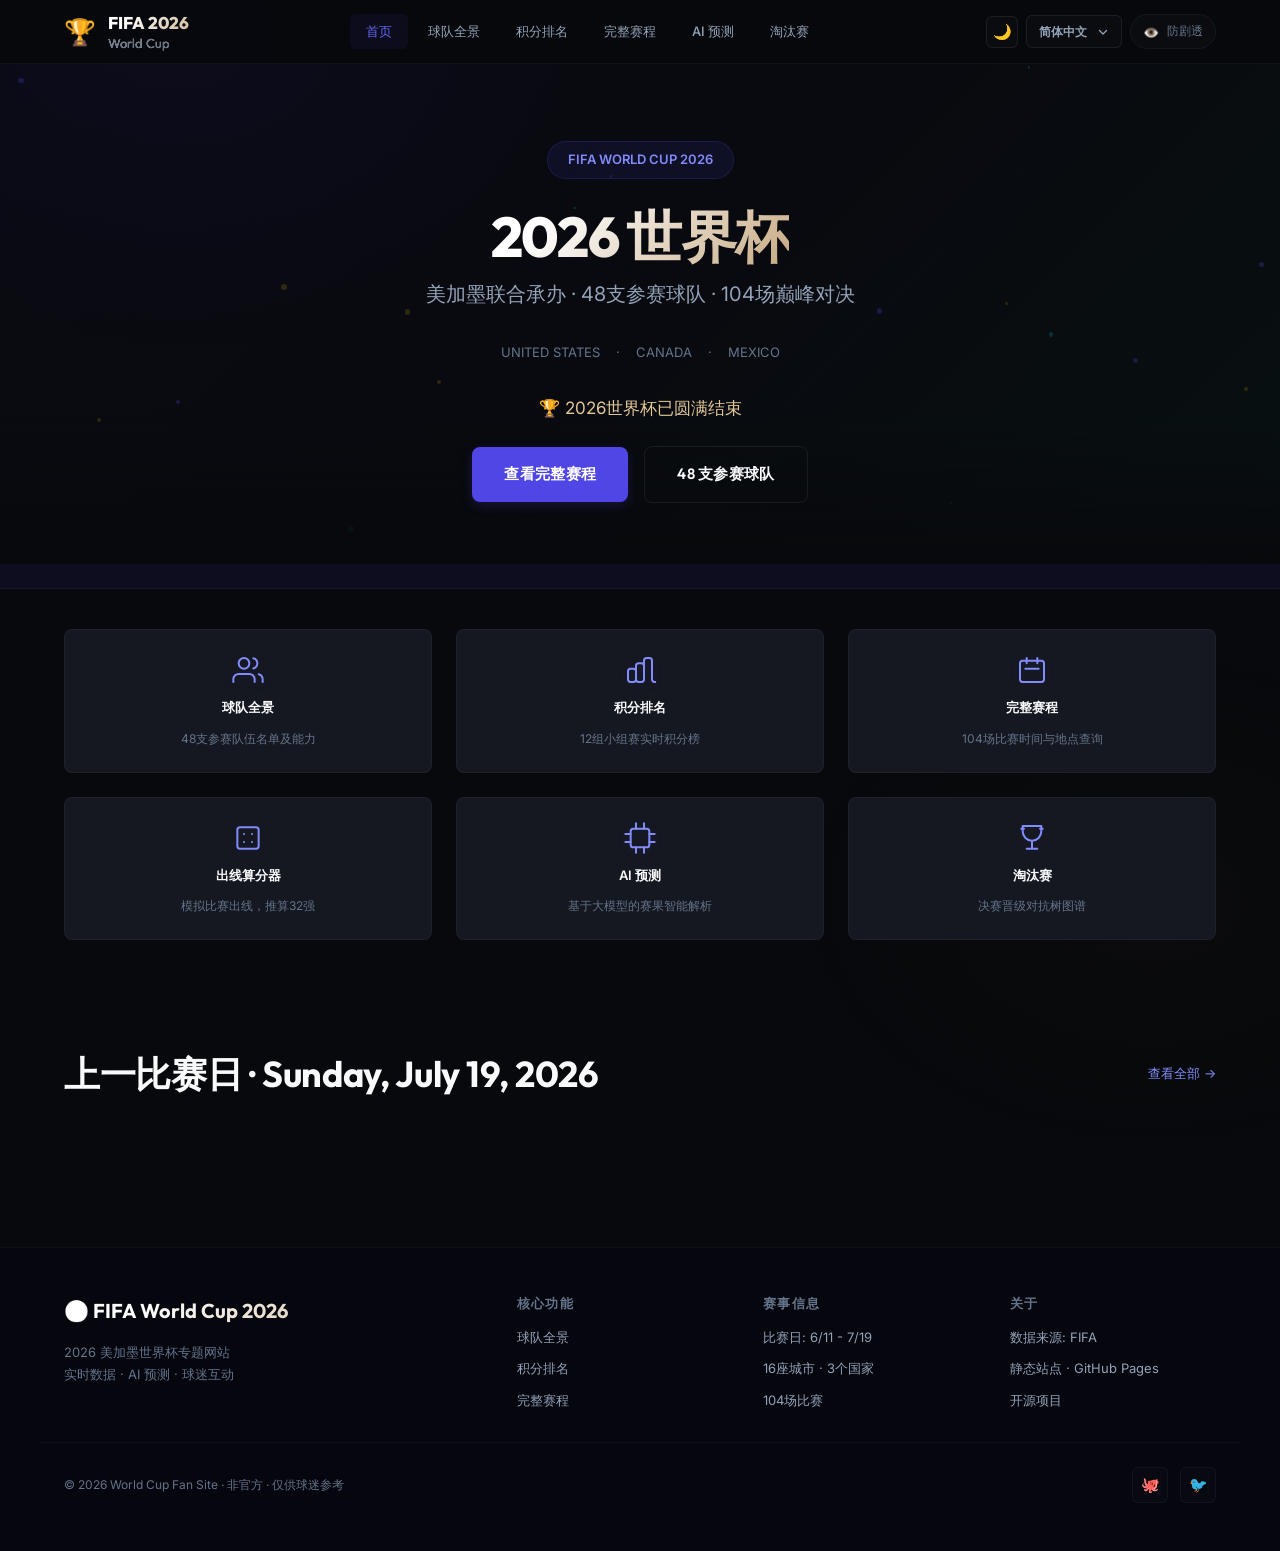
==== index.html @ 7e65311a "feat: complete World Cup 2026 portal with predictions, bracket simulator, theme switcher, and multi-" ====
<!DOCTYPE html>
<html lang="zh-CN">
<head>
  <meta charset="UTF-8">
  <meta name="viewport" content="width=device-width, initial-scale=1.0">
  <title data-i18n="title">2026 FIFA World Cup · 美加墨世界杯</title>
  <script>
    (function() {
      const theme = localStorage.getItem('world_cup_theme') || 'dark';
      let actualTheme = theme;
      if (theme === 'auto') {
        actualTheme = window.matchMedia('(prefers-color-scheme: dark)').matches ? 'dark' : 'light';
      }
      document.documentElement.setAttribute('data-theme', actualTheme);
    })();
  </script>
  <meta name="description" content="2026 FIFA World Cup 美加墨世界杯专题网站 — 实时数据、AI预测、球迷互动一站式体验">
  <link rel="icon" href="data:image/svg+xml,<svg xmlns=%22http://www.w3.org/2000/svg%22 viewBox=%220 0 100 100%22><text y=%22.9em%22 font-size=%2290%22>⚽</text></svg>">
  <link rel="preconnect" href="https://fonts.googleapis.com">
  <link rel="preconnect" href="https://fonts.gstatic.com" crossorigin>
  <link href="https://fonts.googleapis.com/css2?family=Inter:wght@400;500;600;700&family=Outfit:wght@400;500;600;700;800&display=swap" rel="stylesheet">
  <link rel="stylesheet" href="css/variables.css">
  <link rel="stylesheet" href="css/base.css">
  <link rel="stylesheet" href="css/animations.css">
  <link rel="stylesheet" href="css/components.css">
  <link rel="stylesheet" href="css/layout.css">
  <link rel="stylesheet" href="css/pages/home.css">
</head>
<body>
  <div id="navPlaceholder"></div>

  <div class="page-wrapper">
    <!-- Hero Section -->
    <section class="hero">
      <div class="particles" id="particles"></div>
      <div class="hero-content">
        <div class="hero-badge" data-i18n="hero_badge">FIFA WORLD CUP 2026</div>
        <h1>
          <span class="text-gradient" data-i18n="hero_title">2026 世界杯</span>
        </h1>
        <p class="hero-subtitle" data-i18n="hero_subtitle">美加墨联合承办 · 48支参赛球队 · 104场巅峰对决</p>
        <div class="hero-hosts">
          <span>UNITED STATES</span><span>·</span><span>CANADA</span><span>·</span><span>MEXICO</span>
        </div>
        <div id="heroCountdown"></div>
        <div style="margin-top:var(--space-6)">
          <a href="schedule.html" class="btn btn-primary btn-lg" data-i18n="hero_btn_schedule">查看完整赛程</a>
          <a href="teams.html" class="btn btn-ghost btn-lg" style="margin-left:var(--space-3)" data-i18n="hero_btn_teams">48 支参赛球队</a>
        </div>
      </div>
    </section>

    <!-- Ticker -->
    <div class="ticker-bar">
      <div class="ticker-track" id="tickerTrack"></div>
    </div>

    <div class="container">
      <!-- Quick Nav -->
      <section class="section" style="padding-top:var(--space-10)">
        <div class="quick-nav">
          <a href="teams.html" class="quick-nav-card scroll-animate">
            <span class="quick-nav-icon">
              <svg viewBox="0 0 24 24" fill="none" stroke="currentColor" stroke-width="1.5"><path stroke-linecap="round" stroke-linejoin="round" d="M17 21v-2a4 4 0 00-4-4H5a4 4 0 00-4 4v2M9 11a4 4 0 100-8 4 4 0 000 8zm14 10v-2a4 4 0 00-3-3.87m-4-12a4 4 0 010 7.75"/></svg>
            </span>
            <span class="quick-nav-label" data-i18n="nav_teams">球队全景</span>
            <span class="quick-nav-desc" data-i18n="desc_teams">48支参赛队伍名单及能力</span>
          </a>
          <a href="standings.html" class="quick-nav-card scroll-animate">
            <span class="quick-nav-icon">
              <svg viewBox="0 0 24 24" fill="none" stroke="currentColor" stroke-width="1.5"><path stroke-linecap="round" stroke-linejoin="round" d="M9 19v-6a2 2 0 00-2-2H5a2 2 0 00-2 2v6a2 2 0 002 2h2a2 2 0 002-2zm0 0V9a2 2 0 012-2h2a2 2 0 012 2v10m-6 0a2 2 0 002 2h2a2 2 0 002-2m0 0V5a2 2 0 012-2h2a2 2 0 012 2v14a2 2 0 002 2h2a2 2 0 002-2"/></svg>
            </span>
            <span class="quick-nav-label" data-i18n="nav_standings">积分排名</span>
            <span class="quick-nav-desc" data-i18n="desc_standings">12组小组赛实时积分榜</span>
          </a>
          <a href="schedule.html" class="quick-nav-card scroll-animate">
            <span class="quick-nav-icon">
              <svg viewBox="0 0 24 24" fill="none" stroke="currentColor" stroke-width="1.5"><path stroke-linecap="round" stroke-linejoin="round" d="M8 7V3m8 4V3m-9 8h10M5 21h14a2 2 0 002-2V7a2 2 0 00-2-2H5a2 2 0 00-2 2v12a2 2 0 002 2z"/></svg>
            </span>
            <span class="quick-nav-label" data-i18n="nav_schedule">完整赛程</span>
            <span class="quick-nav-desc" data-i18n="desc_schedule">104场比赛时间与地点查询</span>
          </a>
          <a href="standings.html" class="quick-nav-card scroll-animate">
            <span class="quick-nav-icon">
              <svg viewBox="0 0 24 24" fill="none" stroke="currentColor" stroke-width="1.5"><rect x="4" y="4" width="16" height="16" rx="2" stroke-linecap="round" stroke-linejoin="round"/><path stroke-linecap="round" stroke-linejoin="round" d="M9 9h.01M15 9h.01M9 15h.01M15 15h.01"/></svg>
            </span>
            <span class="quick-nav-label" data-i18n="calc_title">出线算分器</span>
            <span class="quick-nav-desc" data-i18n="desc_calculator">模拟比赛出线，推算32强</span>
          </a>
          <a href="predictions.html" class="quick-nav-card scroll-animate">
            <span class="quick-nav-icon">
              <svg viewBox="0 0 24 24" fill="none" stroke="currentColor" stroke-width="1.5"><rect x="5" y="5" width="14" height="14" rx="2"/><path d="M9 1v4M15 1v4M9 19v4M15 19v4M1 9h4M1 15h4M19 9h4M19 15h4" stroke-linecap="round" stroke-linejoin="round"/></svg>
            </span>
            <span class="quick-nav-label" data-i18n="nav_predictions">AI预测</span>
            <span class="quick-nav-desc" data-i18n="desc_predictions">基于大模型的赛果智能解析</span>
          </a>
          <a href="bracket.html" class="quick-nav-card scroll-animate">
            <span class="quick-nav-icon">
              <svg viewBox="0 0 24 24" fill="none" stroke="currentColor" stroke-width="1.5"><path stroke-linecap="round" stroke-linejoin="round" d="M12 14a7 7 0 007-7V3H5v4a7 7 0 007 7zm0 0v6m0 0H8m4 0h4M4 5h2M20 5h-2"/></svg>
            </span>
            <span class="quick-nav-label" data-i18n="nav_bracket">淘汰赛</span>
            <span class="quick-nav-desc" data-i18n="desc_bracket">决赛晋级对抗树图谱</span>
          </a>
        </div>
      </section>

      <!-- Today's Matches -->
      <section class="section" style="padding-top:0">
        <div class="section-header">
          <h2 id="matchDayLabel" data-i18n="match_day">比赛日</h2>
          <a href="schedule.html" class="view-all" data-i18n="view_all">查看全部 →</a>
        </div>
        <div class="matches-grid" id="todayMatches">
          <div class="skeleton skeleton-card"></div>
          <div class="skeleton skeleton-card"></div>
          <div class="skeleton skeleton-card"></div>
        </div>
      </section>
    </div>
  </div>

  <div id="footerPlaceholder"></div>

  <script src="js/data-loader.js"></script>
  <script src="js/utils/i18n.js"></script>
  <script src="js/utils/helpers.js"></script>
  <script src="js/utils/calculator.js"></script>
  <script src="js/components/navbar.js"></script>
  <script src="js/components/match-card.js"></script>
  <script src="js/app.js"></script>
  <script src="js/pages/home.js"></script>
  <script>
    // Generate decorative particles
    const particlesEl = document.getElementById('particles');
    if (particlesEl) {
      for (let i = 0; i < 20; i++) {
        const p = document.createElement('div');
        p.className = 'particle';
        p.style.left = Math.random() * 100 + '%';
        p.style.top = Math.random() * 100 + '%';
        p.style.width = (2 + Math.random() * 4) + 'px';
        p.style.height = p.style.width;
        p.style.animationDelay = -(Math.random() * 6) + 's';
        p.style.animationDuration = (4 + Math.random() * 6) + 's';
        particlesEl.appendChild(p);
      }
    }
  </script>
</body>
</html>
---- css/variables.css ----
/* ============================================
   2026 FIFA World Cup — Design Tokens
   ============================================ */

:root {
  /* ── Brand Colors (Premium World Cup Tournament Theme) ── */
  --color-primary: #4F46E5;        /* Premium Indigo */
  --color-primary-light: #6366F1;
  --color-primary-dark: #3730A3;
  --color-secondary: #0F172A;      /* Slate Dark */
  --color-secondary-light: #1E293B;
  --color-accent: #10B981;         /* Emerald Accent */
  --color-accent-light: #34D399;
  --color-gold: #C5A880;           /* Champagne Gold */
  --color-gold-dark: #A78BFA;
  --text-gold: #E2C799;

  /* ── Status Colors ── */
  --color-success: #10B981;
  --color-warning: #F59E0B;
  --color-danger: #EF4444;
  --color-info: #3B82F6;
  --color-live: #EF4444;

  /* ── Background Colors (Deep Premium Slate/Black) ── */
  --bg-primary: #08090C;           /* Obsidian Black */
  --bg-secondary: #0E1015;         /* Deep Slate Dark */
  --bg-card: #151820;              /* Matte Card */
  --bg-card-hover: #1C202B;        /* Slightly lighter slate */
  --bg-glass: rgba(255, 255, 255, 0.02);
  --bg-glass-hover: rgba(255, 255, 255, 0.04);
  --bg-elevated: #151820;
  --bg-nav: rgba(8, 9, 12, 0.85);
  --bg-modal-overlay: rgba(3, 4, 6, 0.8);
  --bg-input: #12141C;

  /* ── Text Colors ── */
  --text-primary: #F8FAFC;         /* Off-white */
  --text-secondary: #94A3B8;       /* Muted slate */
  --text-tertiary: #64748B;        /* Muted slate light */
  --text-accent: #818CF8;
  --text-on-primary: #FFFFFF;
  --text-link: #60A5FA;

  /* ── Border Colors ── */
  --border-subtle: rgba(255, 255, 255, 0.04);
  --border-default: rgba(255, 255, 255, 0.07);
  --border-accent: rgba(99, 102, 241, 0.3);
  --border-glow: rgba(99, 102, 241, 0.15);
  --border-gold: rgba(197, 168, 128, 0.3);

  /* ── Gradients ── */
  --gradient-hero: linear-gradient(135deg, #1E1B4B 0%, #0F172A 50%, #064E3B 100%); /* Elegant Dark Indigo to Dark Emerald */
  --gradient-card: linear-gradient(135deg, rgba(79, 70, 229, 0.05) 0%, rgba(15, 23, 42, 0) 100%);
  --gradient-gold: linear-gradient(135deg, #C5A880 0%, #A98E65 100%);
  --gradient-success: linear-gradient(135deg, #10B981 0%, #059669 100%);
  --gradient-danger: linear-gradient(135deg, #EF4444 0%, #DC2626 100%);
  --gradient-glass: linear-gradient(135deg, rgba(255, 255, 255, 0.03) 0%, rgba(255, 255, 255, 0.01) 100%);
  --gradient-radial-glow: radial-gradient(ellipse at center, rgba(79, 70, 229, 0.08) 0%, transparent 70%);
  --gradient-text: linear-gradient(135deg, #FFFFFF 20%, #C5A880 100%); /* Elegant White to Gold */

  /* ── Typography ── */
  --font-heading: 'Outfit', -apple-system, BlinkMacSystemFont, 'Segoe UI', sans-serif;
  --font-body: 'Inter', -apple-system, BlinkMacSystemFont, 'Segoe UI', sans-serif;
  --font-mono: 'JetBrains Mono', 'Fira Code', monospace;

  --text-xs: 0.75rem;    /* 12px */
  --text-sm: 0.8125rem;  /* 13px */
  --text-base: 0.9375rem;/* 15px */
  --text-lg: 1.0625rem;  /* 17px */
  --text-xl: 1.25rem;    /* 20px */
  --text-2xl: 1.5rem;    /* 24px */
  --text-3xl: 1.875rem;  /* 30px */
  --text-4xl: 2.25rem;   /* 36px */
  --text-5xl: 2.75rem;   /* 44px */
  --text-6xl: 3.5rem;    /* 56px */

  --leading-tight: 1.2;
  --leading-normal: 1.5;
  --leading-relaxed: 1.65;

  --font-normal: 400;
  --font-medium: 500;
  --font-semibold: 600;
  --font-bold: 700;
  --font-extrabold: 800;

  /* ── Spacing ── */
  --space-1: 0.25rem;   /* 4px */
  --space-2: 0.5rem;    /* 8px */
  --space-3: 0.75rem;   /* 12px */
  --space-4: 1rem;      /* 16px */
  --space-5: 1.25rem;   /* 20px */
  --space-6: 1.5rem;    /* 24px */
  --space-8: 2rem;      /* 32px */
  --space-10: 2.5rem;   /* 40px */
  --space-12: 3rem;     /* 48px */
  --space-16: 4rem;     /* 64px */
  --space-20: 5rem;     /* 80px */
  --space-24: 6rem;     /* 96px */

  /* ── Border Radius (Modern, Less Over-Rounded) ── */
  --radius-sm: 4px;
  --radius-md: 6px;
  --radius-lg: 8px;
  --radius-xl: 12px;
  --radius-2xl: 16px;
  --radius-full: 9999px;

  /* ── Shadows ── */
  --shadow-sm: 0 1px 2px rgba(0, 0, 0, 0.4);
  --shadow-md: 0 4px 10px rgba(0, 0, 0, 0.5);
  --shadow-lg: 0 10px 25px rgba(0, 0, 0, 0.6);
  --shadow-xl: 0 20px 40px rgba(0, 0, 0, 0.7);
  --shadow-glow: 0 0 20px rgba(79, 70, 229, 0.1);
  --shadow-glow-lg: 0 0 40px rgba(79, 70, 229, 0.15);
  --shadow-gold: 0 0 15px rgba(197, 168, 128, 0.08);
  --shadow-card: 0 2px 12px rgba(0, 0, 0, 0.3), 0 0 0 1px rgba(255, 255, 255, 0.03);
  --shadow-card-hover: 0 10px 30px rgba(0, 0, 0, 0.5), 0 0 0 1px rgba(255, 255, 255, 0.08);

  /* ── Glass Effect ── */
  --glass-blur: blur(16px);
  --glass-blur-heavy: blur(32px);
  --glass-bg: rgba(21, 24, 32, 0.7);
  --glass-border: 1px solid rgba(255, 255, 255, 0.04);

  /* ── Transitions ── */
  --ease-default: cubic-bezier(0.16, 1, 0.3, 1); /* Elegant Out-Expo */
  --ease-bounce: cubic-bezier(0.34, 1.56, 0.64, 1);
  --ease-elastic: cubic-bezier(0.68, -0.55, 0.265, 1.55);
  --duration-fast: 150ms;
  --duration-normal: 300ms;
  --duration-slow: 500ms;
  --duration-slower: 800ms;

  /* ── Z-Index Scale ── */
  --z-base: 0;
  --z-dropdown: 100;
  --z-sticky: 200;
  --z-navbar: 300;
  --z-modal-backdrop: 400;
  --z-modal: 500;
  --z-tooltip: 600;
  --z-toast: 700;

  /* ── Layout ── */
  --max-width: 1200px;
  --nav-height: 64px;
  --sidebar-width: 260px;
}

/* ============================================
   Light Theme Overrides
   ============================================ */
html[data-theme="light"] {
  /* ── Background Colors (Clean Premium Off-White & Slate) ── */
  --bg-primary: #F8FAFC;
  --bg-secondary: #F1F5F9;
  --bg-card: #FFFFFF;
  --bg-card-hover: #EDF2F7;
  --bg-glass: rgba(255, 255, 255, 0.7);
  --bg-glass-hover: rgba(255, 255, 255, 0.85);
  --bg-elevated: #FFFFFF;
  --bg-nav: rgba(248, 250, 252, 0.85);
  --bg-modal-overlay: rgba(15, 23, 42, 0.4);
  --bg-input: #FFFFFF;

  /* ── Text Colors ── */
  --text-primary: #0F172A;
  --text-secondary: #475569;
  --text-tertiary: #64748B;
  --text-accent: #4F46E5;
  --text-on-primary: #FFFFFF;
  --text-link: #2563EB;

  /* ── Border Colors ── */
  --border-subtle: rgba(15, 23, 42, 0.04);
  --border-default: rgba(15, 23, 42, 0.08);
  --border-accent: rgba(79, 70, 229, 0.2);
  --border-glow: rgba(79, 70, 229, 0.05);
  --border-gold: rgba(197, 168, 128, 0.4);

  /* ── Gradients ── */
  --gradient-hero: linear-gradient(135deg, #EEF2FF 0%, #E0F2FE 50%, #ECFDF5 100%);
  --gradient-card: linear-gradient(135deg, rgba(79, 70, 229, 0.02) 0%, rgba(255, 255, 255, 0) 100%);
  --gradient-glass: linear-gradient(135deg, rgba(255, 255, 255, 0.8) 0%, rgba(255, 255, 255, 0.5) 100%);
  --gradient-radial-glow: radial-gradient(ellipse at center, rgba(79, 70, 229, 0.04) 0%, transparent 70%);
  --gradient-text: linear-gradient(135deg, #0F172A 20%, #A98E65 100%);

  /* ── Shadows ── */
  --shadow-sm: 0 1px 2px rgba(15, 23, 42, 0.05);
  --shadow-md: 0 4px 12px rgba(15, 23, 42, 0.08);
  --shadow-lg: 0 10px 25px rgba(15, 23, 42, 0.1);
  --shadow-xl: 0 20px 40px rgba(15, 23, 42, 0.12);
  --shadow-glow: 0 0 20px rgba(79, 70, 229, 0.04);
  --shadow-glow-lg: 0 0 40px rgba(79, 70, 229, 0.06);
  --shadow-gold: 0 0 15px rgba(197, 168, 128, 0.15);
  --shadow-card: 0 4px 20px rgba(15, 23, 42, 0.04), 0 0 0 1px rgba(15, 23, 42, 0.05);
  --shadow-card-hover: 0 12px 30px rgba(15, 23, 42, 0.08), 0 0 0 1px rgba(15, 23, 42, 0.08);

  /* ── Glass Effect ── */
  --glass-bg: rgba(255, 255, 255, 0.7);
  --glass-border: 1px solid rgba(15, 23, 42, 0.06);
}
---- css/base.css ----
/* ============================================
   2026 FIFA World Cup — Base Styles
   ============================================ */

/* ── Reset ── */
*,
*::before,
*::after {
  margin: 0;
  padding: 0;
  box-sizing: border-box;
}

html {
  scroll-behavior: smooth;
  -webkit-text-size-adjust: 100%;
  -webkit-font-smoothing: antialiased;
  -moz-osx-font-smoothing: grayscale;
  text-rendering: optimizeLegibility;
}

body {
  font-family: var(--font-body);
  font-size: var(--text-base);
  font-weight: var(--font-normal);
  line-height: var(--leading-normal);
  color: var(--text-primary);
  background-color: var(--bg-primary);
  min-height: 100vh;
  overflow-x: hidden;
  position: relative;
}

/* ── Background Ambient Glow ── */
body::before {
  content: '';
  position: fixed;
  top: -30%;
  left: -20%;
  width: 70%;
  height: 70%;
  background: radial-gradient(ellipse, rgba(79, 70, 229, 0.05) 0%, transparent 70%);
  pointer-events: none;
  z-index: -1;
}

body::after {
  content: '';
  position: fixed;
  bottom: -30%;
  right: -20%;
  width: 60%;
  height: 60%;
  background: radial-gradient(ellipse, rgba(197, 168, 128, 0.02) 0%, transparent 70%);
  pointer-events: none;
  z-index: -1;
}

/* ── Typography ── */
h1, h2, h3, h4, h5, h6 {
  font-family: var(--font-heading);
  font-weight: var(--font-bold);
  line-height: var(--leading-tight);
  color: var(--text-primary);
}

h1 { font-size: var(--text-5xl); letter-spacing: -0.02em; }
h2 { font-size: var(--text-4xl); letter-spacing: -0.01em; }
h3 { font-size: var(--text-3xl); }
h4 { font-size: var(--text-2xl); }
h5 { font-size: var(--text-xl); }
h6 { font-size: var(--text-lg); }

p {
  color: var(--text-secondary);
  line-height: var(--leading-relaxed);
}

a {
  color: var(--text-link);
  text-decoration: none;
  transition: color var(--duration-fast) var(--ease-default);
}

a:hover {
  color: var(--color-primary-light);
}

strong, b {
  font-weight: var(--font-semibold);
}

small {
  font-size: var(--text-sm);
  color: var(--text-tertiary);
}

/* ── Lists ── */
ul, ol {
  list-style: none;
}

/* ── Media ── */
img, video, svg {
  max-width: 100%;
  height: auto;
  display: block;
}

/* ── Form Elements ── */
button {
  font-family: inherit;
  font-size: inherit;
  cursor: pointer;
  border: none;
  background: none;
  color: inherit;
}

input, select, textarea {
  font-family: inherit;
  font-size: inherit;
  color: var(--text-primary);
  background: var(--bg-input);
  border: 1px solid var(--border-default);
  border-radius: var(--radius-md);
  padding: var(--space-3) var(--space-4);
  transition: border-color var(--duration-fast) var(--ease-default),
              box-shadow var(--duration-fast) var(--ease-default);
}

input:focus, select:focus, textarea:focus {
  outline: none;
  border-color: var(--color-primary);
  box-shadow: 0 0 0 3px rgba(79, 70, 229, 0.15);
}

/* ── Table ── */
table {
  width: 100%;
  border-collapse: collapse;
}

th {
  font-weight: var(--font-semibold);
  text-align: left;
  color: var(--text-tertiary);
  font-size: var(--text-sm);
  text-transform: uppercase;
  letter-spacing: 0.05em;
}

td {
  color: var(--text-primary);
}

/* ── Scrollbar ── */
::-webkit-scrollbar {
  width: 8px;
  height: 8px;
}

::-webkit-scrollbar-track {
  background: rgba(255, 255, 255, 0.02);
}

::-webkit-scrollbar-thumb {
  background: rgba(255, 255, 255, 0.1);
  border-radius: var(--radius-full);
}

::-webkit-scrollbar-thumb:hover {
  background: rgba(255, 255, 255, 0.2);
}

/* Firefox scrollbar */
* {
  scrollbar-width: thin;
  scrollbar-color: rgba(255, 255, 255, 0.1) transparent;
}

/* ── Selection ── */
::selection {
  background: rgba(79, 70, 229, 0.3);
  color: var(--text-primary);
}

/* ── Utility Classes ── */
.container {
  width: 100%;
  max-width: var(--max-width);
  margin: 0 auto;
  padding: 0 var(--space-6);
}

.section {
  padding: var(--space-16) 0;
}

.sr-only {
  position: absolute;
  width: 1px;
  height: 1px;
  padding: 0;
  margin: -1px;
  overflow: hidden;
  clip: rect(0, 0, 0, 0);
  border: 0;
}

.text-gradient {
  background: var(--gradient-text);
  -webkit-background-clip: text;
  -webkit-text-fill-color: transparent;
  background-clip: text;
}

.text-gold {
  color: var(--text-gold);
}

.text-center {
  text-align: center;
}

.flex-center {
  display: flex;
  align-items: center;
  justify-content: center;
}

.grid-responsive {
  display: grid;
  gap: var(--space-6);
  grid-template-columns: repeat(auto-fill, minmax(300px, 1fr));
}

/* ── Page Wrapper ── */
.page-wrapper {
  min-height: 100vh;
  padding-top: var(--nav-height);
}

.page-header {
  text-align: center;
  padding: var(--space-12) 0 var(--space-8);
}

.page-header h1 {
  margin-bottom: var(--space-4);
}

.page-header p {
  font-size: var(--text-lg);
  max-width: 600px;
  margin: 0 auto;
}

/* ── Responsive ── */
@media (max-width: 1024px) {
  h1 { font-size: var(--text-4xl); }
  h2 { font-size: var(--text-3xl); }
  .container { padding: 0 var(--space-4); }
}

@media (max-width: 768px) {
  h1 { font-size: var(--text-3xl); }
  h2 { font-size: var(--text-2xl); }
  h3 { font-size: var(--text-xl); }
  .section { padding: var(--space-10) 0; }
  .grid-responsive {
    grid-template-columns: 1fr;
  }
}

@media (max-width: 480px) {
  h1 { font-size: var(--text-2xl); }
  .container { padding: 0 var(--space-3); }
}
---- css/animations.css ----
/* ============================================
   2026 FIFA World Cup — Animations
   ============================================ */

/* ── Keyframes ── */

@keyframes fadeIn {
  from { opacity: 0; }
  to { opacity: 1; }
}

@keyframes fadeInUp {
  from {
    opacity: 0;
    transform: translateY(30px);
  }
  to {
    opacity: 1;
    transform: translateY(0);
  }
}

@keyframes fadeInDown {
  from {
    opacity: 0;
    transform: translateY(-20px);
  }
  to {
    opacity: 1;
    transform: translateY(0);
  }
}

@keyframes fadeInLeft {
  from {
    opacity: 0;
    transform: translateX(-30px);
  }
  to {
    opacity: 1;
    transform: translateX(0);
  }
}

@keyframes fadeInRight {
  from {
    opacity: 0;
    transform: translateX(30px);
  }
  to {
    opacity: 1;
    transform: translateX(0);
  }
}

@keyframes slideInUp {
  from { transform: translateY(100%); }
  to { transform: translateY(0); }
}

@keyframes scaleIn {
  from {
    opacity: 0;
    transform: scale(0.9);
  }
  to {
    opacity: 1;
    transform: scale(1);
  }
}

@keyframes pulse {
  0%, 100% { opacity: 1; }
  50% { opacity: 0.5; }
}

@keyframes pulseGlow {
  0%, 100% {
    box-shadow: 0 0 5px rgba(239, 68, 68, 0.4);
  }
  50% {
    box-shadow: 0 0 20px rgba(239, 68, 68, 0.8), 0 0 40px rgba(239, 68, 68, 0.3);
  }
}

@keyframes shimmer {
  0% {
    background-position: -200% 0;
  }
  100% {
    background-position: 200% 0;
  }
}

@keyframes float {
  0%, 100% { transform: translateY(0px); }
  50% { transform: translateY(-10px); }
}

@keyframes rotate {
  from { transform: rotate(0deg); }
  to { transform: rotate(360deg); }
}

@keyframes countUp {
  from { opacity: 0; transform: translateY(10px); }
  to { opacity: 1; transform: translateY(0); }
}

@keyframes slideRow {
  from {
    opacity: 0;
    transform: translateX(-10px);
  }
  to {
    opacity: 1;
    transform: translateX(0);
  }
}

@keyframes ripple {
  0% {
    transform: scale(0);
    opacity: 0.5;
  }
  100% {
    transform: scale(4);
    opacity: 0;
  }
}

@keyframes scoreFlip {
  0% {
    transform: perspective(400px) rotateX(0deg);
  }
  50% {
    transform: perspective(400px) rotateX(-90deg);
  }
  100% {
    transform: perspective(400px) rotateX(0deg);
  }
}

@keyframes backgroundPan {
  0% { background-position: 0% center; }
  100% { background-position: -200% center; }
}

@keyframes gradientShift {
  0% { background-position: 0% 50%; }
  50% { background-position: 100% 50%; }
  100% { background-position: 0% 50%; }
}

@keyframes bounceIn {
  0% {
    opacity: 0;
    transform: scale(0.3);
  }
  50% {
    opacity: 1;
    transform: scale(1.05);
  }
  70% {
    transform: scale(0.9);
  }
  100% {
    transform: scale(1);
  }
}

@keyframes tickerScroll {
  0% { transform: translateX(0); }
  100% { transform: translateX(-50%); }
}

/* ── Animation Utility Classes ── */

.animate-fade-in {
  animation: fadeIn var(--duration-slow) var(--ease-default) forwards;
}

.animate-fade-in-up {
  opacity: 0;
  animation: fadeInUp var(--duration-slow) var(--ease-default) forwards;
}

.animate-fade-in-down {
  opacity: 0;
  animation: fadeInDown var(--duration-slow) var(--ease-default) forwards;
}

.animate-fade-in-left {
  opacity: 0;
  animation: fadeInLeft var(--duration-slow) var(--ease-default) forwards;
}

.animate-fade-in-right {
  opacity: 0;
  animation: fadeInRight var(--duration-slow) var(--ease-default) forwards;
}

.animate-scale-in {
  animation: scaleIn var(--duration-slow) var(--ease-default) forwards;
}

.animate-bounce-in {
  animation: bounceIn 0.6s var(--ease-default) forwards;
}

.animate-float {
  animation: float 3s ease-in-out infinite;
}

.animate-pulse {
  animation: pulse 2s ease-in-out infinite;
}

.animate-pulse-glow {
  animation: pulseGlow 2s ease-in-out infinite;
}

.animate-shimmer {
  background: linear-gradient(
    90deg,
    rgba(255, 255, 255, 0.03) 25%,
    rgba(255, 255, 255, 0.08) 50%,
    rgba(255, 255, 255, 0.03) 75%
  );
  background-size: 200% 100%;
  animation: shimmer 1.5s infinite;
}

.animate-gradient {
  background-size: 200% 200%;
  animation: gradientShift 3s ease infinite;
}

/* ── Scroll-Triggered Animations ── */
/* Elements start hidden and animate in when .is-visible is added */

.scroll-animate {
  opacity: 0;
  transform: translateY(30px);
  transition: opacity var(--duration-slower) var(--ease-default),
              transform var(--duration-slower) var(--ease-default);
}

.scroll-animate.is-visible {
  opacity: 1;
  transform: translateY(0);
}

/* Staggered animation delays for grid children */
.stagger-children > *:nth-child(1) { transition-delay: 0ms; }
.stagger-children > *:nth-child(2) { transition-delay: 60ms; }
.stagger-children > *:nth-child(3) { transition-delay: 120ms; }
.stagger-children > *:nth-child(4) { transition-delay: 180ms; }
.stagger-children > *:nth-child(5) { transition-delay: 240ms; }
.stagger-children > *:nth-child(6) { transition-delay: 300ms; }
.stagger-children > *:nth-child(7) { transition-delay: 360ms; }
.stagger-children > *:nth-child(8) { transition-delay: 420ms; }
.stagger-children > *:nth-child(9) { transition-delay: 480ms; }
.stagger-children > *:nth-child(10) { transition-delay: 540ms; }
.stagger-children > *:nth-child(11) { transition-delay: 600ms; }
.stagger-children > *:nth-child(12) { transition-delay: 660ms; }

/* ── LIVE indicator ── */
.live-indicator {
  display: inline-flex;
  align-items: center;
  gap: var(--space-2);
  color: var(--color-live);
  font-weight: var(--font-bold);
  font-size: var(--text-sm);
  text-transform: uppercase;
  letter-spacing: 0.1em;
}

.live-dot {
  width: 8px;
  height: 8px;
  border-radius: 50%;
  background: var(--color-live);
  animation: pulseGlow 1.5s ease-in-out infinite;
}

/* ── Skeleton Loading ── */
.skeleton {
  border-radius: var(--radius-md);
  background: linear-gradient(
    90deg,
    rgba(255, 255, 255, 0.03) 25%,
    rgba(255, 255, 255, 0.06) 50%,
    rgba(255, 255, 255, 0.03) 75%
  );
  background-size: 200% 100%;
  animation: shimmer 1.5s ease-in-out infinite;
}

.skeleton-text {
  height: 1em;
  margin-bottom: 0.5em;
  border-radius: var(--radius-sm);
}

.skeleton-title {
  height: 1.5em;
  width: 60%;
  margin-bottom: 0.75em;
}

.skeleton-card {
  height: 200px;
  border-radius: var(--radius-lg);
}

/* ── Reduced Motion ── */
@media (prefers-reduced-motion: reduce) {
  *,
  *::before,
  *::after {
    animation-duration: 0.01ms !important;
    animation-iteration-count: 1 !important;
    transition-duration: 0.01ms !important;
    scroll-behavior: auto !important;
  }

  .scroll-animate {
    opacity: 1;
    transform: none;
  }
}
---- css/components.css ----
/* ============================================
   2026 FIFA World Cup — Reusable Components
   ============================================ */

/* ── Glass Card ── */
.card {
  background: var(--bg-card);
  backdrop-filter: var(--glass-blur);
  -webkit-backdrop-filter: var(--glass-blur);
  border: 1px solid var(--border-subtle);
  border-radius: var(--radius-lg);
  padding: var(--space-6);
  box-shadow: var(--shadow-card);
  transition: transform var(--duration-normal) var(--ease-default),
              box-shadow var(--duration-normal) var(--ease-default),
              border-color var(--duration-normal) var(--ease-default),
              background var(--duration-normal) var(--ease-default);
}

.card:hover {
  transform: translateY(-4px);
  box-shadow: var(--shadow-card-hover);
  border-color: var(--border-accent);
  background: var(--bg-card-hover);
}

.card-flat {
  background: var(--bg-card);
  border: 1px solid var(--border-subtle);
  border-radius: var(--radius-lg);
  padding: var(--space-6);
}

.card-glow {
  position: relative;
}

.card-glow::before {
  content: '';
  position: absolute;
  inset: -1px;
  border-radius: inherit;
  background: linear-gradient(135deg, rgba(99, 102, 241, 0.2), rgba(197, 168, 128, 0.1));
  z-index: -1;
  opacity: 0;
  transition: opacity var(--duration-normal) var(--ease-default);
}

.card-glow:hover::before {
  opacity: 1;
}

/* ── Buttons ── */
.btn {
  display: inline-flex;
  align-items: center;
  justify-content: center;
  gap: var(--space-2);
  padding: var(--space-3) var(--space-6);
  border-radius: var(--radius-md);
  font-family: var(--font-heading);
  font-weight: var(--font-semibold);
  font-size: var(--text-sm);
  letter-spacing: 0.02em;
  cursor: pointer;
  transition: all var(--duration-normal) var(--ease-default);
  position: relative;
  overflow: hidden;
  white-space: nowrap;
  user-select: none;
}

.btn::after {
  content: '';
  position: absolute;
  inset: 0;
  background: rgba(255, 255, 255, 0);
  transition: background var(--duration-fast) var(--ease-default);
}

.btn:hover::after {
  background: rgba(255, 255, 255, 0.05);
}

.btn:active {
  transform: scale(0.97);
}

.btn-primary {
  background: var(--color-primary);
  color: var(--text-on-primary);
  border: none;
  box-shadow: 0 4px 12px rgba(79, 70, 229, 0.2);
}

.btn-primary:hover {
  background: var(--color-primary-light);
  box-shadow: 0 6px 20px rgba(79, 70, 229, 0.35);
  transform: translateY(-1px);
}

.btn-ghost {
  background: transparent;
  color: var(--text-primary);
  border: 1px solid var(--border-default);
}

.btn-ghost:hover {
  border-color: var(--color-primary-light);
  color: var(--text-primary);
  background: rgba(79, 70, 229, 0.05);
}

.btn-gold {
  background: var(--gradient-gold);
  color: #1a1a2e;
  border: none;
  font-weight: var(--font-bold);
}

.btn-sm {
  padding: var(--space-2) var(--space-4);
  font-size: var(--text-xs);
}

.btn-lg {
  padding: var(--space-4) var(--space-8);
  font-size: var(--text-base);
  border-radius: var(--radius-lg);
}

.btn-icon {
  width: 40px;
  height: 40px;
  padding: 0;
  border-radius: var(--radius-md);
  font-size: var(--text-lg);
}

/* ── Badges ── */
.badge {
  display: inline-flex;
  align-items: center;
  gap: var(--space-1);
  padding: var(--space-1) var(--space-3);
  border-radius: var(--radius-full);
  font-size: var(--text-xs);
  font-weight: var(--font-semibold);
  letter-spacing: 0.03em;
  text-transform: uppercase;
  white-space: nowrap;
}

.badge-primary {
  background: rgba(79, 70, 229, 0.1);
  color: var(--text-accent);
  border: 1px solid rgba(79, 70, 229, 0.15);
}

.badge-success {
  background: rgba(34, 197, 94, 0.15);
  color: var(--color-success);
  border: 1px solid rgba(34, 197, 94, 0.2);
}

.badge-warning {
  background: rgba(245, 158, 11, 0.15);
  color: var(--color-warning);
  border: 1px solid rgba(245, 158, 11, 0.2);
}

.badge-danger {
  background: rgba(239, 68, 68, 0.15);
  color: var(--color-danger);
  border: 1px solid rgba(239, 68, 68, 0.2);
}

.badge-gold {
  background: rgba(255, 215, 0, 0.15);
  color: var(--text-gold);
  border: 1px solid rgba(255, 215, 0, 0.2);
}

.badge-group {
  background: var(--bg-glass);
  color: var(--text-secondary);
  border: 1px solid var(--border-subtle);
  font-size: var(--text-xs);
}

/* ── Flag Icon ── */
.flag-icon {
  width: 32px;
  height: 32px;
  border-radius: 50%;
  object-fit: cover;
  border: 2px solid var(--border-subtle);
  flex-shrink: 0;
}

.flag-icon-sm {
  width: 24px;
  height: 24px;
}

.flag-icon-lg {
  width: 48px;
  height: 48px;
}

.flag-icon-xl {
  width: 64px;
  height: 64px;
  border-width: 3px;
}

.flag-emoji {
  font-size: 2rem;
  line-height: 1;
}

.flag-emoji-lg {
  font-size: 3rem;
}

.flag-emoji-xl {
  font-size: 4rem;
}

/* ── Progress Bar ── */
.progress-bar {
  display: flex;
  height: 8px;
  border-radius: var(--radius-full);
  background: rgba(255, 255, 255, 0.05);
  overflow: hidden;
  gap: 2px;
}

.progress-segment {
  height: 100%;
  border-radius: var(--radius-full);
  transition: width var(--duration-slow) var(--ease-default);
  min-width: 2px;
}

.progress-segment.win {
  background: var(--gradient-success);
}

.progress-segment.draw {
  background: linear-gradient(135deg, #6B7280, #9CA3AF);
}

.progress-segment.lose {
  background: var(--gradient-danger);
}

/* ── Tabs ── */
.tab-bar {
  display: flex;
  gap: var(--space-1);
  background: var(--bg-glass);
  border: 1px solid var(--border-subtle);
  border-radius: var(--radius-lg);
  padding: var(--space-1);
  overflow-x: auto;
  -webkit-overflow-scrolling: touch;
}

.tab-bar::-webkit-scrollbar {
  display: none;
}

.tab {
  padding: var(--space-2) var(--space-4);
  border-radius: var(--radius-md);
  font-size: var(--text-sm);
  font-weight: var(--font-medium);
  color: var(--text-tertiary);
  cursor: pointer;
  transition: all var(--duration-fast) var(--ease-default);
  white-space: nowrap;
  flex-shrink: 0;
}

.tab:hover {
  color: var(--text-primary);
  background: rgba(255, 255, 255, 0.05);
}

.tab.active {
  color: var(--text-on-primary);
  background: var(--color-primary);
  box-shadow: 0 2px 6px rgba(79, 70, 229, 0.25);
}

/* Group Tabs (A-L) */
.group-tabs {
  display: flex;
  gap: var(--space-2);
  flex-wrap: wrap;
  justify-content: center;
}

.group-tab {
  width: 44px;
  height: 44px;
  display: flex;
  align-items: center;
  justify-content: center;
  border-radius: var(--radius-md);
  font-family: var(--font-heading);
  font-weight: var(--font-bold);
  font-size: var(--text-base);
  color: var(--text-tertiary);
  background: var(--bg-glass);
  border: 1px solid var(--border-subtle);
  cursor: pointer;
  transition: all var(--duration-fast) var(--ease-default);
}

.group-tab:hover {
  color: var(--text-primary);
  border-color: var(--color-primary-light);
  background: rgba(79, 70, 229, 0.05);
}

.group-tab.active {
  color: var(--text-on-primary);
  background: var(--color-primary);
  border-color: var(--color-primary);
  box-shadow: 0 2px 10px rgba(79, 70, 229, 0.3);
}

/* ── Tooltip ── */
.tooltip {
  position: relative;
}

.tooltip::after {
  content: attr(data-tooltip);
  position: absolute;
  bottom: calc(100% + 8px);
  left: 50%;
  transform: translateX(-50%) translateY(5px);
  padding: var(--space-2) var(--space-3);
  background: var(--bg-elevated);
  color: var(--text-primary);
  font-size: var(--text-xs);
  border-radius: var(--radius-sm);
  white-space: nowrap;
  pointer-events: none;
  opacity: 0;
  transition: opacity var(--duration-fast) var(--ease-default),
              transform var(--duration-fast) var(--ease-default);
  z-index: var(--z-tooltip);
  border: 1px solid var(--border-subtle);
  box-shadow: var(--shadow-lg);
}

.tooltip:hover::after {
  opacity: 1;
  transform: translateX(-50%) translateY(0);
}

/* ── Modal ── */
.modal-overlay {
  position: fixed;
  inset: 0;
  background: var(--bg-modal-overlay);
  backdrop-filter: blur(8px);
  z-index: var(--z-modal-backdrop);
  display: flex;
  align-items: center;
  justify-content: center;
  padding: var(--space-6);
  opacity: 0;
  visibility: hidden;
  transition: opacity var(--duration-normal) var(--ease-default),
              visibility var(--duration-normal) var(--ease-default);
}

.modal-overlay.is-open {
  opacity: 1;
  visibility: visible;
}

.modal {
  background: var(--bg-secondary);
  border: 1px solid var(--border-subtle);
  border-radius: var(--radius-xl);
  width: 100%;
  max-width: 700px;
  max-height: 85vh;
  overflow-y: auto;
  box-shadow: var(--shadow-xl);
  transform: scale(0.95) translateY(10px);
  transition: transform var(--duration-normal) var(--ease-default);
}

.modal-overlay.is-open .modal {
  transform: scale(1) translateY(0);
}

.modal-header {
  display: flex;
  align-items: center;
  justify-content: space-between;
  padding: var(--space-6);
  border-bottom: 1px solid var(--border-subtle);
  position: sticky;
  top: 0;
  background: var(--bg-secondary);
  z-index: 1;
  border-radius: var(--radius-xl) var(--radius-xl) 0 0;
}

.modal-header h3 {
  font-size: var(--text-xl);
}

.modal-close {
  width: 36px;
  height: 36px;
  display: flex;
  align-items: center;
  justify-content: center;
  border-radius: var(--radius-md);
  color: var(--text-tertiary);
  font-size: var(--text-xl);
  transition: all var(--duration-fast) var(--ease-default);
}

.modal-close:hover {
  background: rgba(255, 255, 255, 0.1);
  color: var(--text-primary);
}

.modal-body {
  padding: var(--space-6);
}

/* ── Divider ── */
.divider {
  width: 100%;
  height: 1px;
  background: var(--border-subtle);
  margin: var(--space-6) 0;
}

/* ── Empty State ── */
.empty-state {
  text-align: center;
  padding: var(--space-16) var(--space-6);
}

.empty-state-icon {
  font-size: 4rem;
  margin-bottom: var(--space-4);
  opacity: 0.5;
}

.empty-state-title {
  font-size: var(--text-xl);
  color: var(--text-secondary);
  margin-bottom: var(--space-2);
}

.empty-state-desc {
  color: var(--text-tertiary);
  font-size: var(--text-sm);
}

/* ── Strength Meter ── */
.strength-meter {
  display: flex;
  align-items: center;
  gap: var(--space-2);
}

.strength-bar-track {
  flex: 1;
  height: 6px;
  background: rgba(255, 255, 255, 0.05);
  border-radius: var(--radius-full);
  overflow: hidden;
}

.strength-bar-fill {
  height: 100%;
  border-radius: var(--radius-full);
  background: var(--color-primary);
  transition: width var(--duration-slow) var(--ease-default);
}

.strength-value {
  font-size: var(--text-xs);
  font-weight: var(--font-bold);
  color: var(--text-accent);
  min-width: 28px;
  text-align: right;
}

/* ── Countdown ── */
.countdown {
  display: flex;
  gap: var(--space-3);
  justify-content: center;
}

.countdown-item {
  display: flex;
  flex-direction: column;
  align-items: center;
  gap: var(--space-1);
}

.countdown-value {
  font-family: var(--font-heading);
  font-size: var(--text-4xl);
  font-weight: var(--font-extrabold);
  background: var(--gradient-text);
  -webkit-background-clip: text;
  -webkit-text-fill-color: transparent;
  background-clip: text;
  line-height: 1;
}

.countdown-label {
  font-size: var(--text-xs);
  color: var(--text-tertiary);
  text-transform: uppercase;
  letter-spacing: 0.1em;
}

.countdown-separator {
  font-size: var(--text-3xl);
  color: var(--text-tertiary);
  font-weight: var(--font-bold);
  align-self: flex-start;
  margin-top: 4px;
}

/* ── Score Display ── */
.score-display {
  display: flex;
  align-items: center;
  gap: var(--space-3);
  font-family: var(--font-heading);
  font-size: var(--text-3xl);
  font-weight: var(--font-extrabold);
}

.score-dash {
  color: var(--text-tertiary);
  font-size: var(--text-xl);
}

/* ── Filter Chips ── */
.filter-chips {
  display: flex;
  gap: var(--space-2);
  flex-wrap: wrap;
}

.chip {
  padding: var(--space-2) var(--space-4);
  border-radius: var(--radius-full);
  font-size: var(--text-sm);
  font-weight: var(--font-medium);
  color: var(--text-secondary);
  background: var(--bg-glass);
  border: 1px solid var(--border-subtle);
  cursor: pointer;
  transition: all var(--duration-fast) var(--ease-default);
}

.chip:hover {
  color: var(--text-primary);
  border-color: var(--color-primary);
}

.chip.active {
  color: var(--text-on-primary);
  background: var(--color-primary);
  border-color: var(--color-primary);
}

/* ── Simulator Buttons (Win/Draw/Lose) ── */
.sim-btn-group {
  display: flex;
  gap: 2px;
  border-radius: var(--radius-md);
  overflow: hidden;
}

.sim-btn {
  padding: var(--space-1) var(--space-3);
  font-size: var(--text-xs);
  font-weight: var(--font-semibold);
  color: var(--text-tertiary);
  background: rgba(255, 255, 255, 0.03);
  cursor: pointer;
  transition: all var(--duration-fast) var(--ease-default);
  min-width: 32px;
  text-align: center;
}

.sim-btn:hover {
  background: rgba(255, 255, 255, 0.08);
  color: var(--text-primary);
}

.sim-btn.selected-win {
  background: rgba(16, 185, 129, 0.15);
  color: var(--color-success);
}

.sim-btn.selected-draw {
  background: rgba(148, 163, 184, 0.15);
  color: #E2E8F0;
}

.sim-btn.selected-lose {
  background: rgba(239, 68, 68, 0.15);
  color: var(--color-danger);
}
---- css/layout.css ----
/* ============================================
   2026 FIFA World Cup — Layout
   ============================================ */

/* ── Navbar ── */
.navbar {
  position: fixed;
  top: 0;
  left: 0;
  right: 0;
  height: var(--nav-height);
  background: var(--bg-nav);
  backdrop-filter: var(--glass-blur);
  -webkit-backdrop-filter: var(--glass-blur);
  border-bottom: 1px solid var(--border-subtle);
  z-index: var(--z-navbar);
  transition: background var(--duration-normal) var(--ease-default),
              box-shadow var(--duration-normal) var(--ease-default);
}

.navbar.scrolled {
  background: var(--bg-nav);
  box-shadow: 0 4px 30px rgba(0, 0, 0, 0.15);
}

.navbar-inner {
  display: flex;
  align-items: center;
  justify-content: space-between;
  height: 100%;
  max-width: var(--max-width);
  margin: 0 auto;
  padding: 0 var(--space-6);
}

.navbar-brand {
  display: flex;
  align-items: center;
  gap: var(--space-3);
  text-decoration: none;
  flex-shrink: 0;
}

.navbar-logo {
  font-size: 1.6rem;
  line-height: 1;
}

.navbar-title {
  font-family: var(--font-heading);
  font-weight: var(--font-extrabold);
  font-size: var(--text-lg);
  background: var(--gradient-text);
  -webkit-background-clip: text;
  -webkit-text-fill-color: transparent;
  background-clip: text;
  white-space: nowrap;
}

.navbar-title span {
  font-weight: var(--font-normal);
  font-size: var(--text-sm);
  -webkit-text-fill-color: var(--text-tertiary);
  display: block;
  margin-top: -2px;
}

/* Nav Links */
.nav-links {
  display: flex;
  align-items: center;
  gap: var(--space-1);
}

.nav-link {
  display: flex;
  align-items: center;
  gap: var(--space-2);
  padding: var(--space-2) var(--space-4);
  border-radius: var(--radius-md);
  font-size: var(--text-sm);
  font-weight: var(--font-medium);
  color: var(--text-secondary);
  text-decoration: none;
  transition: all var(--duration-fast) var(--ease-default);
  white-space: nowrap;
}

.nav-link:hover {
  color: var(--text-primary);
  background: rgba(255, 255, 255, 0.05);
}

.nav-link.active {
  color: var(--color-primary-light);
  background: rgba(79, 70, 229, 0.08);
}

.nav-link-icon {
  font-size: var(--text-base);
}

/* Nav Actions */
.nav-actions {
  display: flex;
  align-items: center;
  gap: var(--space-2);
}

/* Spoiler Toggle */
.spoiler-toggle {
  display: flex;
  align-items: center;
  gap: var(--space-2);
  padding: var(--space-2) var(--space-3);
  border-radius: var(--radius-full);
  font-size: var(--text-xs);
  font-weight: var(--font-medium);
  color: var(--text-tertiary);
  background: var(--bg-glass);
  border: 1px solid var(--border-subtle);
  cursor: pointer;
  transition: all var(--duration-fast) var(--ease-default);
}

.spoiler-toggle:hover {
  border-color: var(--color-primary);
  color: var(--text-primary);
}

.spoiler-toggle.active {
  border-color: var(--color-warning);
  color: var(--color-warning);
  background: rgba(245, 158, 11, 0.1);
}

.spoiler-toggle-icon {
  font-size: var(--text-sm);
}

/* Mobile Menu Button */
.mobile-menu-btn {
  display: none;
  width: 40px;
  height: 40px;
  align-items: center;
  justify-content: center;
  border-radius: var(--radius-md);
  color: var(--text-secondary);
  font-size: var(--text-xl);
}

.mobile-menu-btn:hover {
  background: rgba(255, 255, 255, 0.05);
  color: var(--text-primary);
}

/* Mobile Navigation */
.mobile-nav {
  display: none;
  position: fixed;
  top: var(--nav-height);
  left: 0;
  right: 0;
  bottom: 0;
  background: var(--bg-secondary);
  z-index: var(--z-navbar);
  padding: var(--space-6);
  flex-direction: column;
  gap: var(--space-2);
  transform: translateY(-10px);
  opacity: 0;
  pointer-events: none;
  transition: all var(--duration-normal) var(--ease-default);
}

.mobile-nav.is-open {
  transform: translateY(0);
  opacity: 1;
  pointer-events: auto;
}

.mobile-nav .nav-link {
  padding: var(--space-4);
  font-size: var(--text-base);
  border-radius: var(--radius-lg);
}

/* ── Footer ── */
.footer {
  border-top: 1px solid var(--border-subtle);
  padding: var(--space-12) 0;
  margin-top: var(--space-16);
  background: rgba(5, 5, 16, 0.5);
}

.footer-inner {
  max-width: var(--max-width);
  margin: 0 auto;
  padding: 0 var(--space-6);
  display: grid;
  grid-template-columns: 2fr 1fr 1fr 1fr;
  gap: var(--space-10);
}

.footer-brand {
  display: flex;
  flex-direction: column;
  gap: var(--space-4);
}

.footer-brand-name {
  font-family: var(--font-heading);
  font-weight: var(--font-bold);
  font-size: var(--text-xl);
  background: var(--gradient-text);
  -webkit-background-clip: text;
  -webkit-text-fill-color: transparent;
  background-clip: text;
}

.footer-brand p {
  font-size: var(--text-sm);
  color: var(--text-tertiary);
  line-height: var(--leading-relaxed);
}

.footer-section h4 {
  font-size: var(--text-sm);
  text-transform: uppercase;
  letter-spacing: 0.1em;
  color: var(--text-tertiary);
  margin-bottom: var(--space-4);
}

.footer-links {
  display: flex;
  flex-direction: column;
  gap: var(--space-3);
}

.footer-links a {
  font-size: var(--text-sm);
  color: var(--text-secondary);
  transition: color var(--duration-fast) var(--ease-default);
}

.footer-links a:hover {
  color: var(--text-primary);
}

.footer-bottom {
  max-width: var(--max-width);
  margin: var(--space-8) auto 0;
  padding: var(--space-6) var(--space-6) 0;
  border-top: 1px solid var(--border-subtle);
  display: flex;
  align-items: center;
  justify-content: space-between;
  font-size: var(--text-xs);
  color: var(--text-tertiary);
}

.footer-social {
  display: flex;
  gap: var(--space-3);
}

.footer-social a {
  width: 36px;
  height: 36px;
  display: flex;
  align-items: center;
  justify-content: center;
  border-radius: var(--radius-md);
  color: var(--text-tertiary);
  background: var(--bg-glass);
  border: 1px solid var(--border-subtle);
  font-size: var(--text-base);
  transition: all var(--duration-fast) var(--ease-default);
}

.footer-social a:hover {
  color: var(--text-primary);
  border-color: var(--color-primary-light);
  background: rgba(79, 70, 229, 0.05);
}

/* ── Responsive Layout ── */
@media (max-width: 1024px) {
  .footer-inner {
    grid-template-columns: 1fr 1fr;
    gap: var(--space-8);
  }
}

@media (max-width: 768px) {
  .nav-links {
    display: none;
  }

  .mobile-menu-btn {
    display: flex;
  }

  .mobile-nav {
    display: flex;
  }

  .footer-inner {
    grid-template-columns: 1fr;
    gap: var(--space-6);
  }

  .footer-bottom {
    flex-direction: column;
    gap: var(--space-4);
    text-align: center;
  }
}

/* ── Language Selector ── */
.lang-selector-wrapper {
  position: relative;
  display: inline-block;
}

.lang-selector {
  appearance: none;
  -webkit-appearance: none;
  background: var(--bg-glass);
  border: 1px solid var(--border-default);
  color: var(--text-secondary);
  padding: var(--space-2) var(--space-8) var(--space-2) var(--space-3);
  border-radius: var(--radius-md);
  font-size: var(--text-xs);
  font-weight: var(--font-semibold);
  cursor: pointer;
  outline: none;
  transition: all var(--duration-fast) var(--ease-default);
  background-image: url("data:image/svg+xml,%3Csvg xmlns='http://www.w3.org/2000/svg' fill='none' viewBox='0 0 24 24' stroke='%2394A3B8'%3E%3Cpath stroke-linecap='round' stroke-linejoin='round' stroke-width='2.5' d='M19 9l-7 7-7-7'%3E%3C/path%3E%3C/svg%3E");
  background-repeat: no-repeat;
  background-position: right var(--space-3) center;
  background-size: var(--text-xs);
}

.lang-selector:hover {
  border-color: var(--color-primary);
  color: var(--text-primary);
  background-image: url("data:image/svg+xml,%3Csvg xmlns='http://www.w3.org/2000/svg' fill='none' viewBox='0 0 24 24' stroke='%23F8FAFC'%3E%3Cpath stroke-linecap='round' stroke-linejoin='round' stroke-width='2.5' d='M19 9l-7 7-7-7'%3E%3C/path%3E%3C/svg%3E");
}

.lang-selector option {
  background: var(--bg-elevated);
  color: var(--text-primary);
}

html[data-theme="light"] .lang-selector {
  background-image: url("data:image/svg+xml,%3Csvg xmlns='http://www.w3.org/2000/svg' fill='none' viewBox='0 0 24 24' stroke='%23475569'%3E%3Cpath stroke-linecap='round' stroke-linejoin='round' stroke-width='2.5' d='M19 9l-7 7-7-7'%3E%3C/path%3E%3C/svg%3E");
}
html[data-theme="light"] .lang-selector:hover {
  background-image: url("data:image/svg+xml,%3Csvg xmlns='http://www.w3.org/2000/svg' fill='none' viewBox='0 0 24 24' stroke='%230F172A'%3E%3Cpath stroke-linecap='round' stroke-linejoin='round' stroke-width='2.5' d='M19 9l-7 7-7-7'%3E%3C/path%3E%3C/svg%3E");
}

/* ── Theme Switcher Button ── */
.theme-toggle {
  display: flex;
  align-items: center;
  justify-content: center;
  width: 32px;
  height: 32px;
  border-radius: var(--radius-md);
  border: 1px solid var(--border-default);
  background: var(--bg-glass);
  color: var(--text-secondary);
  cursor: pointer;
  transition: all var(--duration-fast) var(--ease-default);
}

.theme-toggle:hover {
  border-color: var(--color-primary);
  color: var(--text-primary);
  background: var(--bg-glass-hover);
  transform: scale(1.05);
}

.theme-toggle span {
  font-size: var(--text-base);
  line-height: 1;
}

/* ── Mobile Actions Block ── */
.mobile-nav-actions {
  display: flex;
  flex-direction: column;
  gap: var(--space-4);
  padding: var(--space-5) 0;
  border-top: 1px solid var(--border-subtle);
  margin-top: var(--space-4);
}

.mobile-nav-action-row {
  display: flex;
  justify-content: space-between;
  align-items: center;
  color: var(--text-secondary);
  font-size: var(--text-sm);
  font-weight: var(--font-medium);
}
}
---- css/pages/home.css ----
/* ============================================
   2026 FIFA World Cup — Home Page
   ============================================ */

/* ── Hero Section ── */
.hero {
  position: relative;
  min-height: 500px;
  display: flex;
  flex-direction: column;
  align-items: center;
  justify-content: center;
  text-align: center;
  padding: var(--space-16) var(--space-6) var(--space-12);
  overflow: hidden;
}

.hero::before {
  content: '';
  position: absolute;
  inset: 0;
  background: var(--gradient-hero);
  opacity: 0.12;
  z-index: 0;
}

.hero::after {
  content: '';
  position: absolute;
  bottom: 0;
  left: 0;
  right: 0;
  height: 150px;
  background: linear-gradient(to top, var(--bg-primary), transparent);
  z-index: 1;
}

.hero-content {
  position: relative;
  z-index: 2;
  max-width: 800px;
}

.hero-badge {
  display: inline-flex;
  align-items: center;
  gap: var(--space-2);
  padding: var(--space-2) var(--space-5);
  border-radius: var(--radius-full);
  background: rgba(79, 70, 229, 0.1);
  border: 1px solid rgba(79, 70, 229, 0.2);
  color: var(--text-accent);
  font-size: var(--text-sm);
  font-weight: var(--font-semibold);
  margin-bottom: var(--space-6);
  animation: fadeInDown var(--duration-slow) var(--ease-default);
}

.hero h1 {
  font-size: var(--text-6xl);
  font-weight: var(--font-extrabold);
  letter-spacing: -0.03em;
  margin-bottom: var(--space-2);
  animation: fadeInUp 0.6s var(--ease-default);
}

.hero h1 .text-gradient {
  display: inline;
}

.hero-subtitle {
  font-size: var(--text-xl);
  color: var(--text-secondary);
  margin-bottom: var(--space-8);
  animation: fadeInUp 0.6s 0.1s var(--ease-default) backwards;
}

.hero-hosts {
  display: flex;
  align-items: center;
  justify-content: center;
  gap: var(--space-4);
  font-size: var(--text-2xl);
  margin-bottom: var(--space-8);
  animation: fadeInUp 0.6s 0.15s var(--ease-default) backwards;
}

.hero-hosts span {
  font-size: var(--text-sm);
  color: var(--text-tertiary);
}

/* ── Ticker / Score Bar ── */
.ticker-bar {
  width: 100%;
  overflow: hidden;
  background: rgba(18, 18, 50, 0.5);
  border-bottom: 1px solid var(--border-subtle);
  padding: var(--space-3) 0;
  position: relative;
}

.ticker-track {
  display: flex;
  gap: var(--space-6);
  animation: tickerScroll 40s linear infinite;
  width: fit-content;
}

.ticker-track:hover {
  animation-play-state: paused;
}

.ticker-item {
  display: flex;
  align-items: center;
  gap: var(--space-3);
  padding: var(--space-2) var(--space-4);
  border-radius: var(--radius-md);
  background: var(--bg-glass);
  border: 1px solid var(--border-subtle);
  white-space: nowrap;
  font-size: var(--text-sm);
  flex-shrink: 0;
}

.ticker-score {
  font-weight: var(--font-bold);
  color: var(--text-primary);
  font-family: var(--font-heading);
}

.ticker-vs {
  color: var(--text-tertiary);
  font-size: var(--text-xs);
}

.ticker-live {
  border-color: rgba(239, 68, 68, 0.3);
  background: rgba(239, 68, 68, 0.05);
}

/* ── Quick Nav Cards ── */
.quick-nav {
  display: grid;
  grid-template-columns: repeat(3, 1fr);
  gap: var(--space-6);
  margin-bottom: var(--space-12);
}

.quick-nav-card {
  display: flex;
  flex-direction: column;
  align-items: center;
  gap: var(--space-3);
  padding: var(--space-6) var(--space-4);
  text-align: center;
  text-decoration: none;
  color: var(--text-primary);
  background: var(--bg-card);
  border: 1px solid var(--border-subtle);
  border-radius: var(--radius-lg);
  transition: all var(--duration-normal) var(--ease-default);
}

.quick-nav-card:hover {
  transform: translateY(-4px);
  border-color: var(--color-primary-light);
  box-shadow: 0 8px 24px rgba(79, 70, 229, 0.12), var(--shadow-card-hover);
  background: var(--bg-card-hover);
}

.quick-nav-icon {
  width: 32px;
  height: 32px;
  color: var(--text-accent);
  display: flex;
  align-items: center;
  justify-content: center;
  transition: all var(--duration-normal) var(--ease-default);
  filter: drop-shadow(0 2px 4px rgba(79, 70, 229, 0.1));
}

.quick-nav-card:hover .quick-nav-icon {
  color: var(--color-primary-light);
  transform: scale(1.1);
  filter: drop-shadow(0 0 8px rgba(99, 102, 241, 0.45));
}

.quick-nav-icon svg {
  width: 100%;
  height: 100%;
}

.quick-nav-label {
  font-size: var(--text-sm);
  font-weight: var(--font-semibold);
}

.quick-nav-desc {
  font-size: var(--text-xs);
  color: var(--text-tertiary);
}

/* ── Today's Matches Section ── */
.section-header {
  display: flex;
  align-items: center;
  justify-content: space-between;
  margin-bottom: var(--space-6);
}

.section-header h2 {
  display: flex;
  align-items: center;
  gap: var(--space-3);
}

.section-header .view-all {
  font-size: var(--text-sm);
  color: var(--text-accent);
  text-decoration: none;
  display: flex;
  align-items: center;
  gap: var(--space-1);
}

.section-header .view-all:hover {
  color: var(--color-primary-light);
}

/* ── Match Cards Grid ── */
.matches-grid {
  display: grid;
  grid-template-columns: repeat(auto-fill, minmax(340px, 1fr));
  gap: var(--space-4);
}

.match-card {
  display: flex;
  flex-direction: column;
  background: var(--bg-card);
  border: 1px solid var(--border-subtle);
  border-radius: var(--radius-lg);
  overflow: hidden;
  transition: all var(--duration-normal) var(--ease-default);
  cursor: pointer;
}

.match-card:hover {
  transform: translateY(-3px);
  box-shadow: var(--shadow-card-hover);
  border-color: var(--border-accent);
}

.match-card-header {
  display: flex;
  align-items: center;
  justify-content: space-between;
  padding: var(--space-3) var(--space-4);
  background: rgba(255, 255, 255, 0.02);
  border-bottom: 1px solid var(--border-subtle);
}

.match-card-group {
  font-size: var(--text-xs);
  font-weight: var(--font-semibold);
  color: var(--text-tertiary);
  text-transform: uppercase;
  letter-spacing: 0.08em;
}

.match-card-time {
  font-size: var(--text-xs);
  color: var(--text-tertiary);
}

.match-card-body {
  display: flex;
  align-items: center;
  justify-content: space-between;
  padding: var(--space-5) var(--space-4);
  gap: var(--space-3);
}

.match-team {
  display: flex;
  flex-direction: column;
  align-items: center;
  gap: var(--space-2);
  flex: 1;
  min-width: 0;
}

.match-team-flag {
  font-size: 2.5rem;
  line-height: 1;
}

.match-team-name {
  font-size: var(--text-sm);
  font-weight: var(--font-semibold);
  text-align: center;
  white-space: nowrap;
  overflow: hidden;
  text-overflow: ellipsis;
  max-width: 100%;
}

.match-score-center {
  display: flex;
  flex-direction: column;
  align-items: center;
  gap: var(--space-2);
  min-width: 80px;
}

.match-score {
  display: flex;
  align-items: center;
  gap: var(--space-2);
  font-family: var(--font-heading);
  font-size: var(--text-3xl);
  font-weight: var(--font-extrabold);
}

.match-vs {
  font-size: var(--text-lg);
  font-weight: var(--font-bold);
  color: var(--text-tertiary);
}

.match-status {
  font-size: var(--text-xs);
  font-weight: var(--font-semibold);
  text-transform: uppercase;
  letter-spacing: 0.05em;
}

.match-status.upcoming {
  color: var(--text-tertiary);
}

.match-status.live {
  color: var(--color-live);
}

.match-status.finished {
  color: var(--color-success);
}

.match-card-footer {
  display: flex;
  align-items: center;
  justify-content: center;
  padding: var(--space-3) var(--space-4);
  border-top: 1px solid var(--border-subtle);
  font-size: var(--text-xs);
  color: var(--text-tertiary);
  gap: var(--space-2);
}

.match-card-footer span {
  display: flex;
  align-items: center;
  gap: var(--space-1);
}

/* LIVE Match Card */
.match-card.is-live {
  border-color: rgba(239, 68, 68, 0.3);
  box-shadow: 0 0 20px rgba(239, 68, 68, 0.1);
}

/* Spoiler blur */
.match-card.spoiler-hidden .match-score,
.match-card.spoiler-hidden .match-status.finished {
  filter: blur(10px);
  user-select: none;
  cursor: pointer;
  transition: filter var(--duration-normal) var(--ease-default);
}

.match-card.spoiler-hidden .match-score:hover,
.match-card.spoiler-hidden .match-status.finished:hover {
  filter: blur(2px);
}

.match-card.spoiler-revealed .match-score {
  filter: none;
}

/* ── Floating Particles (decorative) ── */
.particles {
  position: absolute;
  inset: 0;
  overflow: hidden;
  pointer-events: none;
  z-index: 0;
}

.particle {
  position: absolute;
  width: 4px;
  height: 4px;
  border-radius: 50%;
  background: rgba(79, 70, 229, 0.25);
  animation: float 6s ease-in-out infinite;
}

.particle:nth-child(2n) {
  background: rgba(0, 188, 212, 0.2);
  animation-duration: 8s;
  animation-delay: -2s;
}

.particle:nth-child(3n) {
  background: rgba(255, 215, 0, 0.15);
  animation-duration: 10s;
  animation-delay: -4s;
}

/* ── Responsive ── */
@media (max-width: 768px) {
  .hero {
    min-height: 400px;
    padding: var(--space-10) var(--space-4) var(--space-8);
  }

  .hero h1 {
    font-size: var(--text-4xl);
  }

  .hero-subtitle {
    font-size: var(--text-base);
  }

  .quick-nav {
    grid-template-columns: repeat(2, 1fr);
    gap: var(--space-4);
  }

  .quick-nav-card {
    padding: var(--space-4) var(--space-3);
  }

  .quick-nav-icon {
    font-size: 2rem;
  }

  .matches-grid {
    grid-template-columns: 1fr;
  }
}

@media (max-width: 480px) {
  .hero h1 {
    font-size: var(--text-3xl);
  }

  .quick-nav {
    grid-template-columns: 1fr;
  }

  .countdown-value {
    font-size: var(--text-2xl);
  }
}
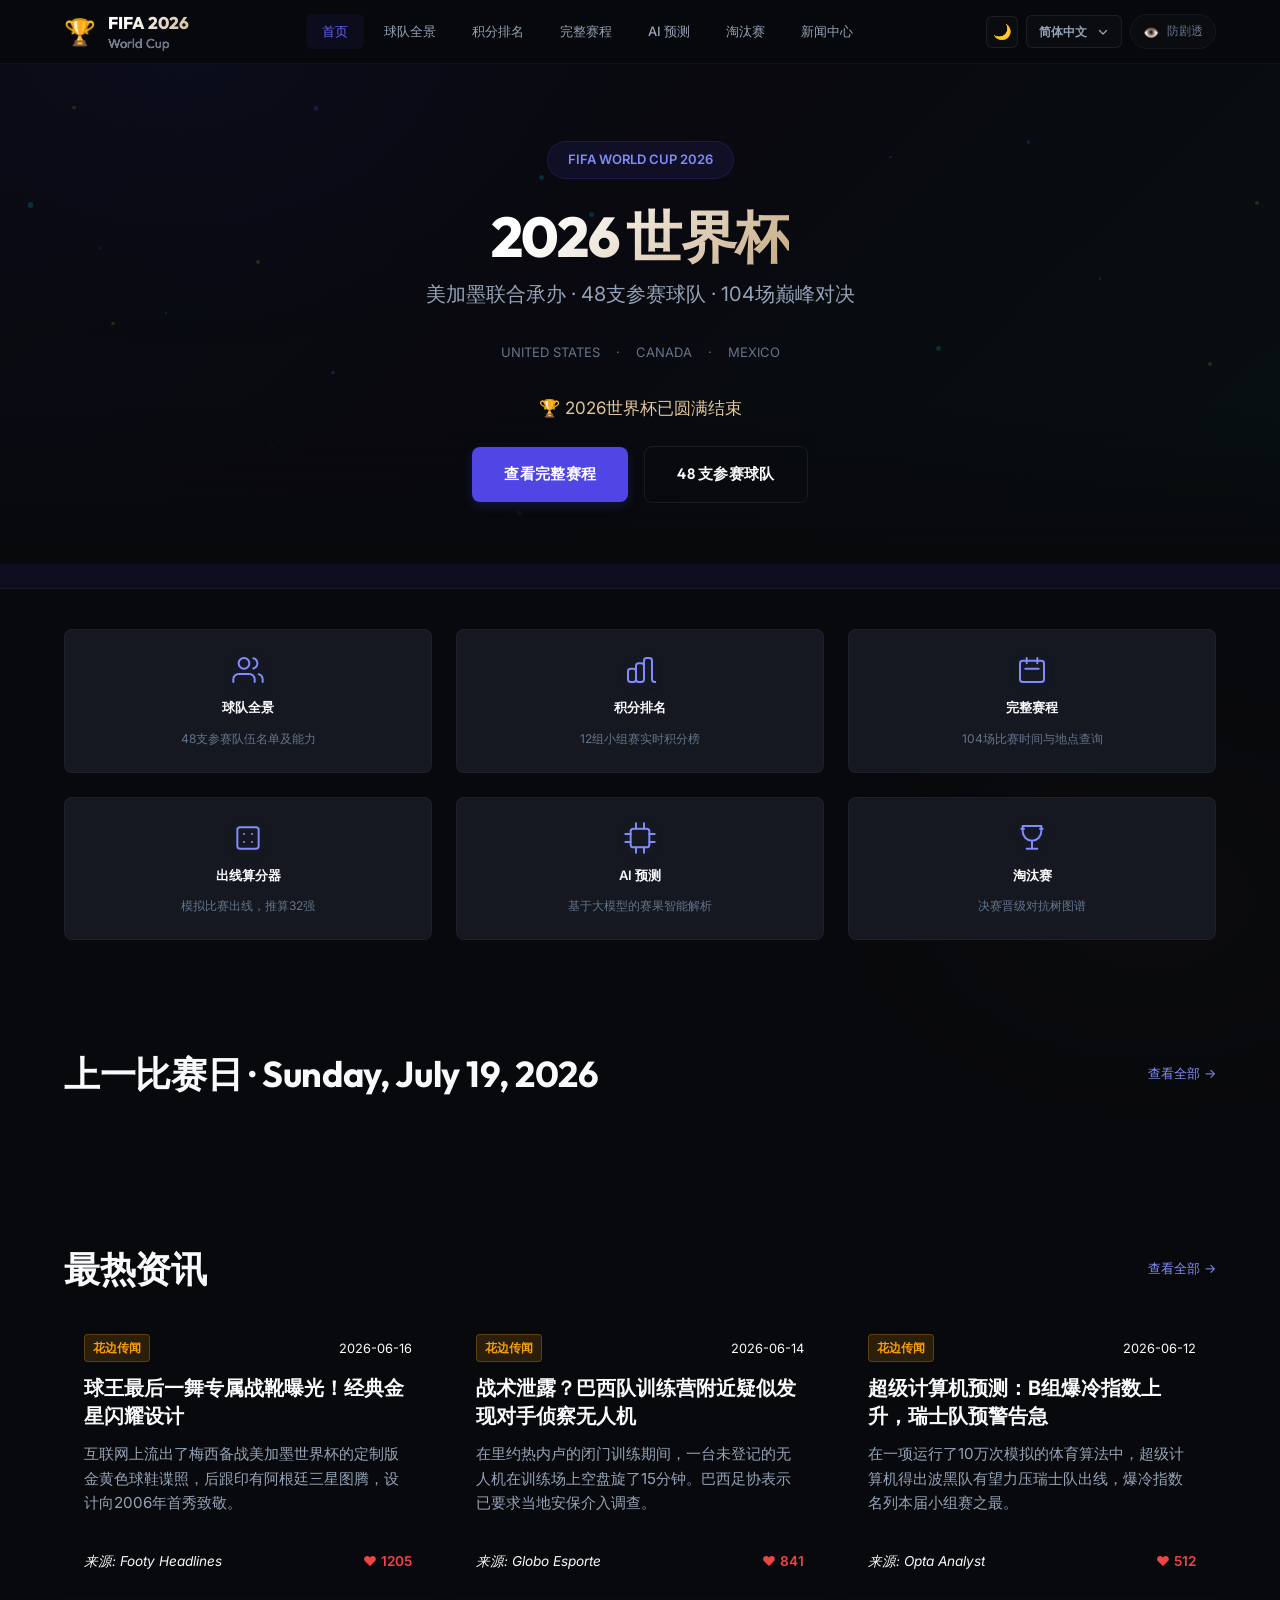
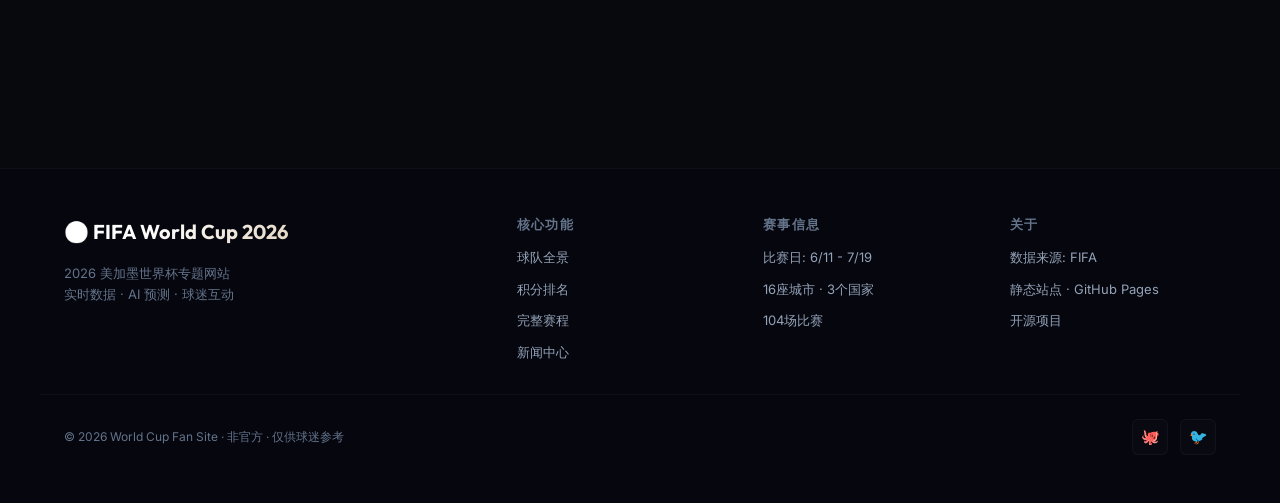
==== commit cb81414e: "feat(news): fix scrolling ticker, add trending news to homepage, and implement deep-linked news deta" ====
--- a/index.html
+++ b/index.html
@@ -25,6 +25,7 @@
   <link rel="stylesheet" href="css/components.css">
   <link rel="stylesheet" href="css/layout.css">
   <link rel="stylesheet" href="css/pages/home.css">
+  <link rel="stylesheet" href="css/pages/news.css">
 </head>
 <body>
   <div id="navPlaceholder"></div>
@@ -116,6 +117,19 @@
           <div class="skeleton skeleton-card"></div>
         </div>
       </section>
+
+      <!-- Trending News Section -->
+      <section class="section scroll-animate" style="border-top: 1px solid var(--border-color); padding-top: var(--space-8); margin-top: var(--space-8);">
+        <div class="section-header">
+          <h2 data-i18n="home_trending_news_title">最热资讯</h2>
+          <a href="news.html" class="view-all" data-i18n="view_all">查看全部 →</a>
+        </div>
+        <div class="news-grid" id="trendingNewsGrid">
+          <div class="skeleton skeleton-card" style="height:220px"></div>
+          <div class="skeleton skeleton-card" style="height:220px"></div>
+          <div class="skeleton skeleton-card" style="height:220px"></div>
+        </div>
+      </section>
     </div>
   </div>
 
--- a/css/pages/news.css
+++ b/css/pages/news.css
@@ -0,0 +1,521 @@
+/**
+ * 2026 FIFA World Cup — News Center Styles
+ */
+
+/* News Controls Layout */
+.news-controls {
+  display: flex;
+  flex-direction: column;
+  gap: var(--space-4);
+  margin-bottom: var(--space-8);
+  padding: var(--space-4);
+  background: var(--color-bg-card);
+  border: 1px solid var(--border-color);
+  border-radius: var(--radius-md);
+  backdrop-filter: blur(10px);
+}
+
+@media (min-width: 992px) {
+  .news-controls {
+    flex-direction: row;
+    justify-content: space-between;
+    align-items: center;
+  }
+}
+
+.news-filters {
+  display: flex;
+  flex-wrap: wrap;
+  align-items: center;
+  gap: var(--space-4);
+}
+
+.bookmark-filter-wrapper {
+  display: inline-flex;
+  align-items: center;
+  gap: var(--space-2);
+  cursor: pointer;
+  font-size: 0.9rem;
+  color: var(--text-muted);
+  user-select: none;
+  padding: 6px 12px;
+  background: rgba(255, 255, 255, 0.03);
+  border: 1px solid var(--border-color);
+  border-radius: var(--radius-sm);
+  transition: all 0.2s ease;
+}
+
+[data-theme="light"] .bookmark-filter-wrapper {
+  background: rgba(0, 0, 0, 0.02);
+}
+
+.bookmark-filter-wrapper:hover {
+  border-color: var(--color-gold-light);
+  color: var(--color-gold);
+}
+
+.bookmark-filter-wrapper input {
+  cursor: pointer;
+  accent-color: var(--color-gold);
+}
+
+.news-search-submit {
+  display: flex;
+  align-items: center;
+  gap: var(--space-3);
+  width: 100%;
+}
+
+@media (min-width: 992px) {
+  .news-search-submit {
+    width: auto;
+  }
+}
+
+.news-search-submit .search-filter-box {
+  flex-grow: 1;
+  margin: 0;
+}
+
+.news-search-submit .search-filter-box input {
+  width: 100%;
+  min-width: 250px;
+}
+
+/* News Grid */
+.news-grid {
+  display: grid;
+  grid-template-columns: 1fr;
+  gap: var(--space-6);
+  margin-bottom: var(--space-12);
+}
+
+@media (min-width: 768px) {
+  .news-grid {
+    grid-template-columns: repeat(2, 1fr);
+  }
+}
+
+@media (min-width: 1200px) {
+  .news-grid {
+    grid-template-columns: repeat(3, 1fr);
+  }
+}
+
+/* News Card */
+.news-card {
+  display: flex;
+  flex-direction: column;
+  background: var(--color-bg-card);
+  border: 1px solid var(--border-color);
+  border-radius: var(--radius-md);
+  padding: var(--space-5);
+  box-shadow: var(--shadow-sm);
+  transition: transform 0.3s cubic-bezier(0.4, 0, 0.2, 1), 
+              border-color 0.3s ease, 
+              box-shadow 0.3s ease;
+  position: relative;
+  overflow: hidden;
+  animation: fadeInUp 0.5s ease both;
+  cursor: pointer;
+}
+
+.news-card:hover {
+  transform: translateY(-6px);
+  border-color: var(--color-gold-light);
+  box-shadow: 0 10px 20px -5px rgba(197, 168, 128, 0.15);
+}
+
+/* Tags & Categories */
+.news-card-header {
+  display: flex;
+  justify-content: space-between;
+  align-items: center;
+  margin-bottom: var(--space-3);
+}
+
+.news-card-tag {
+  font-size: 0.75rem;
+  font-weight: 600;
+  text-transform: uppercase;
+  padding: var(--space-1) var(--space-2);
+  border-radius: var(--radius-sm);
+}
+
+.news-card-tag.tag-official {
+  background: rgba(16, 185, 129, 0.15);
+  color: #10B981;
+  border: 1px solid rgba(16, 185, 129, 0.25);
+}
+
+.news-card-tag.tag-gossip {
+  background: rgba(245, 158, 11, 0.15);
+  color: #F59E0B;
+  border: 1px solid rgba(245, 158, 11, 0.25);
+}
+
+.news-card-tag.tag-user {
+  background: rgba(139, 92, 246, 0.15);
+  color: #a78bfa;
+  border: 1px solid rgba(139, 92, 246, 0.25);
+}
+
+[data-theme="light"] .news-card-tag.tag-user {
+  color: #6d28d9;
+}
+
+.news-card-date {
+  font-size: 0.8rem;
+  color: var(--text-muted);
+}
+
+/* Title & Content */
+.news-card-title {
+  font-family: var(--font-title);
+  font-size: 1.25rem;
+  font-weight: 700;
+  line-height: 1.4;
+  margin-bottom: var(--space-3);
+  color: var(--text-main);
+  transition: color 0.2s ease;
+}
+
+.news-card:hover .news-card-title {
+  color: var(--color-gold-light);
+}
+
+.news-card-summary {
+  font-size: 0.95rem;
+  line-height: 1.6;
+  color: var(--text-secondary);
+  flex-grow: 1;
+  margin-bottom: var(--space-5);
+}
+
+/* Footer / Actions */
+.news-card-footer {
+  display: flex;
+  justify-content: space-between;
+  align-items: center;
+  padding-top: var(--space-4);
+  border-top: 1px solid var(--border-color);
+  font-size: 0.85rem;
+}
+
+.news-card-source {
+  color: var(--text-muted);
+  font-style: italic;
+  max-width: 50%;
+  overflow: hidden;
+  text-overflow: ellipsis;
+  white-space: nowrap;
+}
+
+.news-card-actions {
+  display: flex;
+  align-items: center;
+  gap: var(--space-3);
+}
+
+.news-action-btn {
+  display: inline-flex;
+  align-items: center;
+  gap: 6px;
+  background: none;
+  border: none;
+  cursor: pointer;
+  color: var(--text-muted);
+  font-size: 0.85rem;
+  padding: 4px var(--space-2);
+  border-radius: var(--radius-sm);
+  transition: all 0.2s ease;
+}
+
+.news-action-btn:hover {
+  background: rgba(255, 255, 255, 0.05);
+  color: var(--text-main);
+}
+
+[data-theme="light"] .news-action-btn:hover {
+  background: rgba(0, 0, 0, 0.03);
+}
+
+.news-action-btn.like-btn:hover {
+  color: #EF4444;
+}
+
+.news-action-btn.like-btn.active {
+  color: #EF4444;
+  animation: pulse 0.3s ease;
+}
+
+.news-action-btn.bookmark-btn:hover {
+  color: var(--color-gold-light);
+}
+
+.news-action-btn.bookmark-btn.active {
+  color: var(--color-gold);
+}
+
+/* Modal Styling */
+.modal-overlay {
+  position: fixed;
+  top: 0;
+  left: 0;
+  right: 0;
+  bottom: 0;
+  background: rgba(0, 0, 0, 0.7);
+  backdrop-filter: blur(8px);
+  display: flex;
+  justify-content: center;
+  align-items: center;
+  z-index: 1000;
+  opacity: 0;
+  pointer-events: none;
+  transition: opacity 0.3s ease;
+}
+
+.modal-overlay.active {
+  opacity: 1;
+  pointer-events: auto;
+}
+
+.modal-card {
+  background: var(--color-bg-card);
+  border: 1px solid var(--border-color);
+  border-radius: var(--radius-lg);
+  width: 90%;
+  max-width: 500px;
+  box-shadow: var(--shadow-lg);
+  overflow: hidden;
+  transform: scale(0.9);
+  transition: transform 0.3s cubic-bezier(0.34, 1.56, 0.64, 1);
+}
+
+.modal-overlay.active .modal-card {
+  transform: scale(1);
+}
+
+.modal-header {
+  display: flex;
+  justify-content: space-between;
+  align-items: center;
+  padding: var(--space-4) var(--space-5);
+  background: rgba(255, 255, 255, 0.02);
+  border-bottom: 1px solid var(--border-color);
+}
+
+.modal-header h3 {
+  font-family: var(--font-title);
+  color: var(--text-main);
+  margin: 0;
+}
+
+.modal-close {
+  background: none;
+  border: none;
+  color: var(--text-muted);
+  font-size: 1.2rem;
+  cursor: pointer;
+  transition: color 0.2s ease;
+}
+
+.modal-close:hover {
+  color: var(--text-main);
+}
+
+.modal-body {
+  padding: var(--space-5);
+}
+
+.modal-description {
+  font-size: 0.9rem;
+  color: var(--text-secondary);
+  margin-bottom: var(--space-4);
+  line-height: 1.5;
+}
+
+.form-group {
+  margin-bottom: var(--space-4);
+}
+
+.form-group label {
+  display: block;
+  font-size: 0.85rem;
+  font-weight: 500;
+  color: var(--text-secondary);
+  margin-bottom: 6px;
+}
+
+.form-group input,
+.form-group textarea,
+.form-group select {
+  width: 100%;
+  background: rgba(255, 255, 255, 0.05);
+  border: 1px solid var(--border-color);
+  border-radius: var(--radius-sm);
+  color: var(--text-main);
+  padding: 10px var(--space-3);
+  font-family: inherit;
+  font-size: 0.95rem;
+  transition: border-color 0.2s ease, box-shadow 0.2s ease;
+}
+
+[data-theme="light"] .form-group input,
+[data-theme="light"] .form-group textarea,
+[data-theme="light"] .form-group select {
+  background: rgba(0, 0, 0, 0.02);
+}
+
+.form-group input:focus,
+.form-group textarea:focus,
+.form-group select:focus {
+  outline: none;
+  border-color: var(--color-gold-light);
+  box-shadow: 0 0 0 2px rgba(197, 168, 128, 0.2);
+}
+
+.form-row {
+  display: grid;
+  grid-template-columns: 1fr;
+  gap: var(--space-4);
+}
+
+@media (min-width: 576px) {
+  .form-row {
+    grid-template-columns: 1.5fr 1fr;
+  }
+}
+
+.form-actions {
+  display: flex;
+  justify-content: flex-end;
+  margin-top: var(--space-6);
+}
+
+.form-actions button {
+  min-width: 120px;
+}
+
+/* Toast Notification */
+.toast-container {
+  position: fixed;
+  bottom: var(--space-6);
+  right: var(--space-6);
+  z-index: 1100;
+  display: flex;
+  flex-direction: column;
+  gap: var(--space-3);
+  pointer-events: none;
+}
+
+.toast {
+  background: var(--color-bg-card);
+  border: 1px solid var(--color-gold-light);
+  border-radius: var(--radius-sm);
+  padding: 12px 20px;
+  color: var(--text-main);
+  font-size: 0.9rem;
+  box-shadow: var(--shadow-md);
+  display: flex;
+  align-items: center;
+  gap: var(--space-2);
+  transform: translateY(20px);
+  opacity: 0;
+  animation: slideInUp 0.3s forwards, fadeOut 0.3s 2.7s forwards;
+  pointer-events: auto;
+  min-width: 250px;
+  backdrop-filter: blur(10px);
+}
+
+@keyframes slideInUp {
+  to {
+    transform: translateY(0);
+    opacity: 1;
+  }
+}
+
+@keyframes fadeOut {
+  to {
+    opacity: 0;
+    transform: translateY(-20px);
+  }
+}
+
+/* Empty state styling */
+.news-empty-state {
+  grid-column: 1 / -1;
+  text-align: center;
+  padding: var(--space-12) var(--space-6);
+  background: var(--color-bg-card);
+  border: 1px dashed var(--border-color);
+  border-radius: var(--radius-md);
+}
+
+.news-empty-state p {
+  color: var(--text-secondary);
+  font-size: 1.1rem;
+  margin-bottom: var(--space-2);
+}
+
+.news-empty-state span {
+  color: var(--text-muted);
+  font-size: 0.9rem;
+}
+
+/* Live stream toggle styling */
+.live-stream-toggle-wrapper {
+  display: inline-flex;
+  align-items: center;
+  gap: var(--space-2);
+  cursor: pointer;
+  font-size: 0.9rem;
+  color: var(--text-muted);
+  user-select: none;
+  padding: 6px 12px;
+  background: rgba(255, 255, 255, 0.03);
+  border: 1px solid var(--border-color);
+  border-radius: var(--radius-sm);
+  transition: all 0.2s ease;
+}
+
+[data-theme="light"] .live-stream-toggle-wrapper {
+  background: rgba(0, 0, 0, 0.02);
+}
+
+.live-stream-toggle-wrapper:hover {
+  border-color: #EF4444;
+  color: #EF4444;
+}
+
+.live-stream-toggle-wrapper input {
+  cursor: pointer;
+  accent-color: #EF4444;
+}
+
+/* Animation for new live arrivals */
+@keyframes borderFlash {
+  0% {
+    border-color: var(--color-gold-light);
+    box-shadow: 0 0 15px rgba(197, 168, 128, 0.6);
+  }
+  100% {
+    border-color: var(--border-color);
+    box-shadow: var(--shadow-sm);
+  }
+}
+
+.news-card.new-arrival {
+  animation: slideInDown 0.6s cubic-bezier(0.34, 1.56, 0.64, 1) both, borderFlash 3s ease-out forwards;
+}
+
+@keyframes slideInDown {
+  0% {
+    opacity: 0;
+    transform: translateY(-40px);
+  }
+  100% {
+    opacity: 1;
+    transform: translateY(0);
+  }
+}
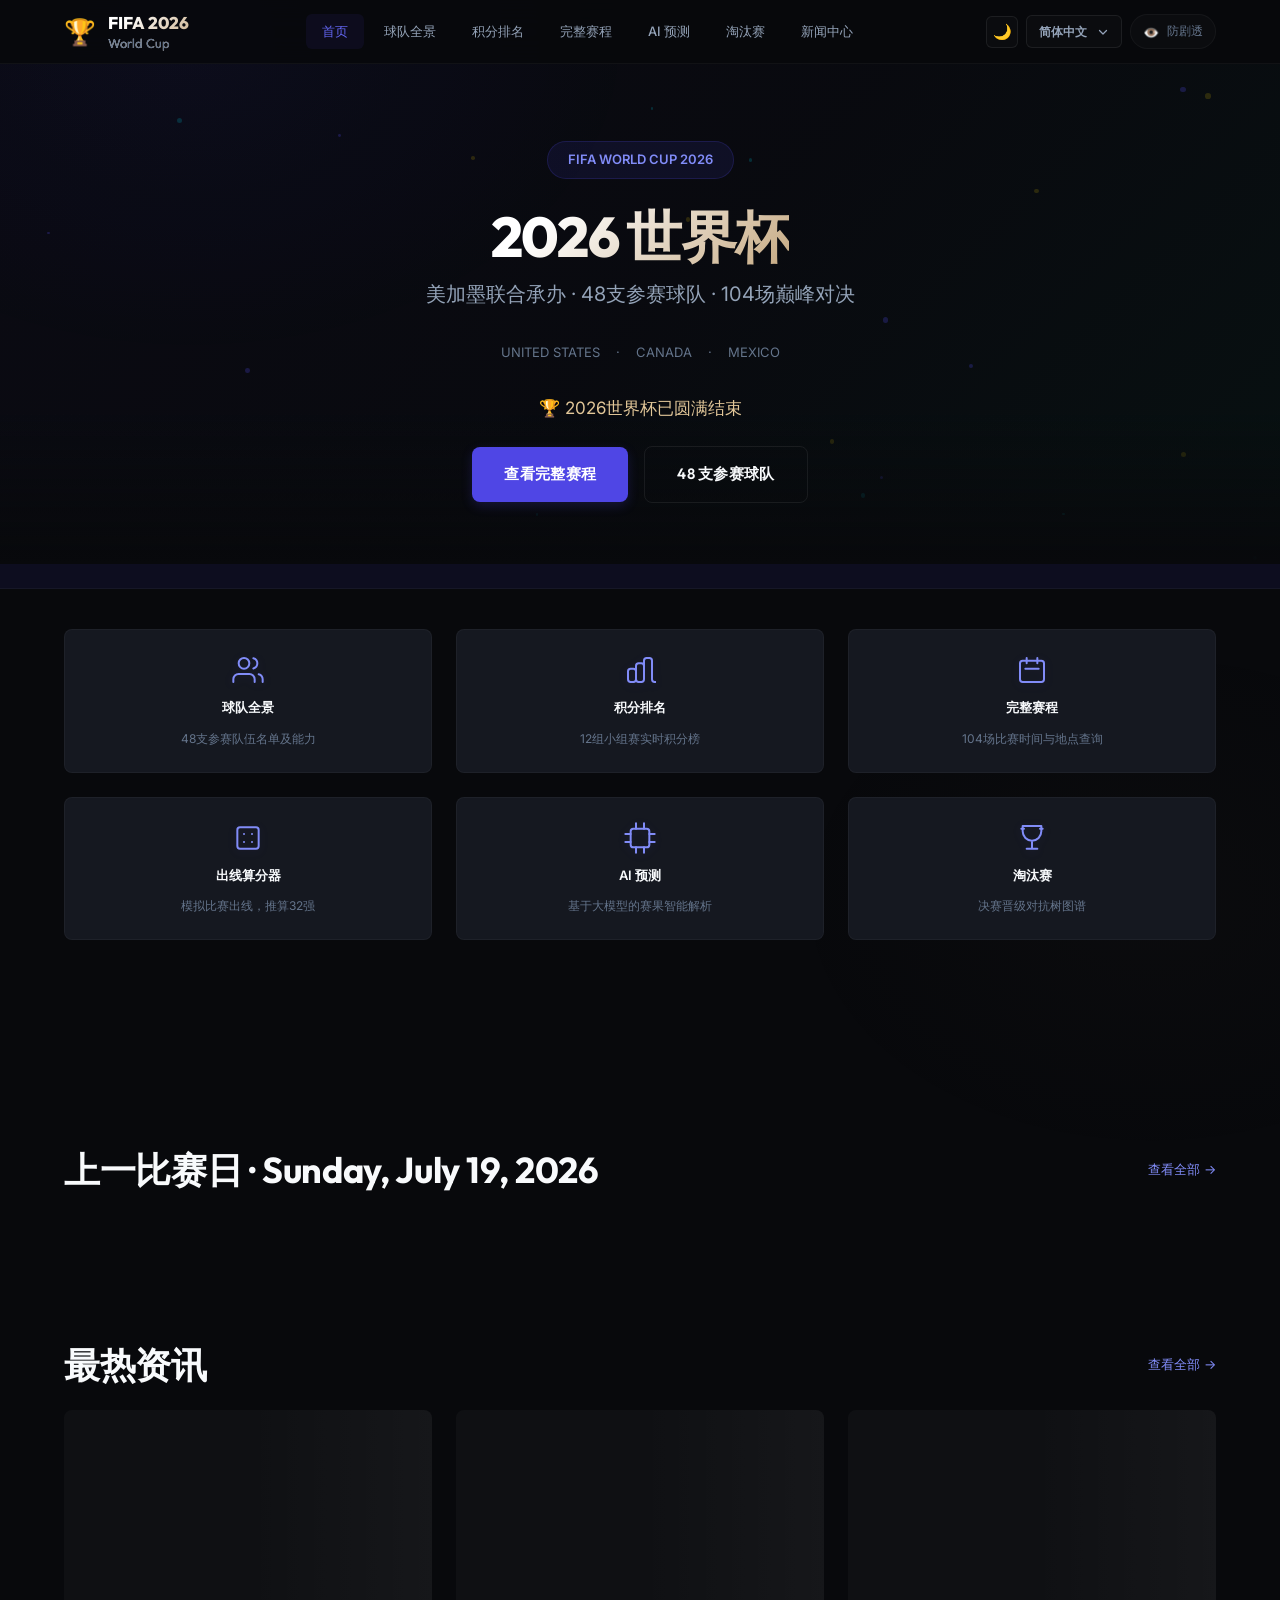
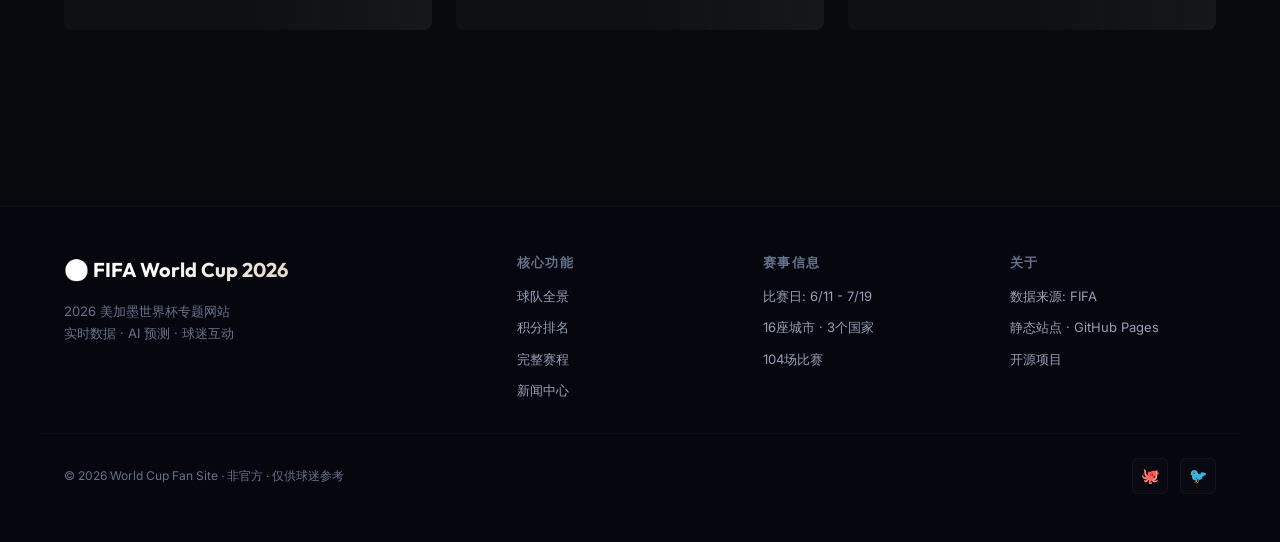
==== commit 920d5ee1: "feat: correct match scores to match predictions and add homepage bulletin board component" ====
--- a/index.html
+++ b/index.html
@@ -105,6 +105,11 @@
         </div>
       </section>
 
+      <!-- Match Day Bulletin Board -->
+      <section class="section scroll-animate" style="padding-top:0">
+        <div id="matchDayBulletin"></div>
+      </section>
+
       <!-- Today's Matches -->
       <section class="section" style="padding-top:0">
         <div class="section-header">
@@ -136,13 +141,13 @@
   <div id="footerPlaceholder"></div>
 
   <script src="js/data-loader.js"></script>
-  <script src="js/utils/i18n.js"></script>
+  <script src="js/utils/i18n.js?v=1.1"></script>
   <script src="js/utils/helpers.js"></script>
   <script src="js/utils/calculator.js"></script>
   <script src="js/components/navbar.js"></script>
   <script src="js/components/match-card.js"></script>
   <script src="js/app.js"></script>
-  <script src="js/pages/home.js"></script>
+  <script src="js/pages/home.js?v=1.1"></script>
   <script>
     // Generate decorative particles
     const particlesEl = document.getElementById('particles');
--- a/css/pages/home.css
+++ b/css/pages/home.css
@@ -466,3 +466,187 @@
     font-size: var(--text-2xl);
   }
 }
+
+/* ── Match Day Bulletin Board ── */
+#matchDayBulletin {
+  margin-bottom: var(--space-8);
+}
+
+.bulletin-card {
+  background: var(--bg-glass);
+  border: 1px solid var(--border-color);
+  border-radius: var(--radius-lg);
+  padding: var(--space-6);
+  position: relative;
+  overflow: hidden;
+  box-shadow: var(--shadow-sm);
+  transition: border-color var(--duration-default) var(--ease-default), box-shadow var(--duration-default) var(--ease-default);
+}
+
+.bulletin-card:hover {
+  border-color: rgba(79, 70, 229, 0.3);
+  box-shadow: 0 10px 30px -10px rgba(0, 0, 0, 0.5), 0 0 15px -3px rgba(79, 70, 229, 0.1);
+}
+
+.bulletin-header {
+  margin-bottom: var(--space-6);
+  border-bottom: 1px solid var(--border-subtle);
+  padding-bottom: var(--space-4);
+}
+
+.bulletin-title {
+  font-family: var(--font-heading);
+  font-size: var(--text-xl);
+  font-weight: var(--font-bold);
+  color: var(--text-primary);
+  margin-bottom: var(--space-1);
+}
+
+.bulletin-subtitle {
+  font-size: var(--text-sm);
+  color: var(--text-tertiary);
+}
+
+.bulletin-rest-banner {
+  display: flex;
+  align-items: center;
+  gap: var(--space-3);
+  background: rgba(197, 168, 128, 0.08);
+  border: 1px dashed rgba(197, 168, 128, 0.3);
+  border-radius: var(--radius-md);
+  padding: var(--space-3) var(--space-4);
+  margin-bottom: var(--space-6);
+}
+
+.rest-icon {
+  font-size: var(--text-lg);
+}
+
+.rest-text {
+  font-size: var(--text-sm);
+  font-weight: var(--font-medium);
+  color: var(--text-gold);
+}
+
+.bulletin-grid {
+  display: grid;
+  grid-template-columns: 1fr 1fr;
+  gap: var(--space-8);
+}
+
+.bulletin-column {
+  display: flex;
+  flex-direction: column;
+  gap: var(--space-4);
+}
+
+.bulletin-col-header {
+  display: flex;
+  align-items: center;
+  justify-content: space-between;
+  border-bottom: 1px dashed var(--border-subtle);
+  padding-bottom: var(--space-2);
+}
+
+.bulletin-badge {
+  font-size: var(--text-xs);
+  font-weight: var(--font-bold);
+  padding: var(--space-1) var(--space-3);
+  border-radius: var(--radius-sm);
+  text-transform: uppercase;
+  letter-spacing: 0.05em;
+}
+
+.badge-prev {
+  background: rgba(79, 70, 229, 0.1);
+  color: var(--text-accent);
+  border: 1px solid rgba(79, 70, 229, 0.2);
+}
+
+.badge-next {
+  background: rgba(197, 168, 128, 0.1);
+  color: var(--text-gold);
+  border: 1px solid rgba(197, 168, 128, 0.2);
+}
+
+.bulletin-date {
+  font-size: var(--text-sm);
+  font-weight: var(--font-semibold);
+  color: var(--text-secondary);
+}
+
+.bulletin-match-list {
+  display: flex;
+  flex-direction: column;
+  gap: var(--space-3);
+}
+
+.bulletin-match-row {
+  display: flex;
+  align-items: center;
+  justify-content: space-between;
+  padding: var(--space-3) var(--space-4);
+  background: rgba(255, 255, 255, 0.02);
+  border: 1px solid var(--border-subtle);
+  border-radius: var(--radius-md);
+  transition: background-color var(--duration-fast) var(--ease-default);
+}
+
+.bulletin-match-row:hover {
+  background: rgba(255, 255, 255, 0.04);
+}
+
+.bulletin-team {
+  display: flex;
+  align-items: center;
+  gap: var(--space-2);
+  width: 40%;
+}
+
+.home-team {
+  justify-content: flex-end;
+  text-align: right;
+}
+
+.away-team {
+  justify-content: flex-start;
+  text-align: left;
+}
+
+.team-name {
+  font-size: var(--text-sm);
+  font-weight: var(--font-medium);
+  color: var(--text-primary);
+  white-space: nowrap;
+  overflow: hidden;
+  text-overflow: ellipsis;
+}
+
+.bulletin-score {
+  font-family: var(--font-heading);
+  font-size: var(--text-md);
+  font-weight: var(--font-bold);
+  color: var(--text-gold);
+  text-align: center;
+  width: 20%;
+}
+
+.bulletin-time-badge {
+  font-size: var(--text-xs);
+  font-weight: var(--font-semibold);
+  color: var(--text-secondary);
+  background: var(--bg-secondary);
+  border: 1px solid var(--border-subtle);
+  padding: var(--space-1) var(--space-3);
+  border-radius: var(--radius-full);
+  text-align: center;
+  width: 20%;
+}
+
+@media (max-width: 768px) {
+  .bulletin-grid {
+    grid-template-columns: 1fr;
+    gap: var(--space-6);
+  }
+}
+
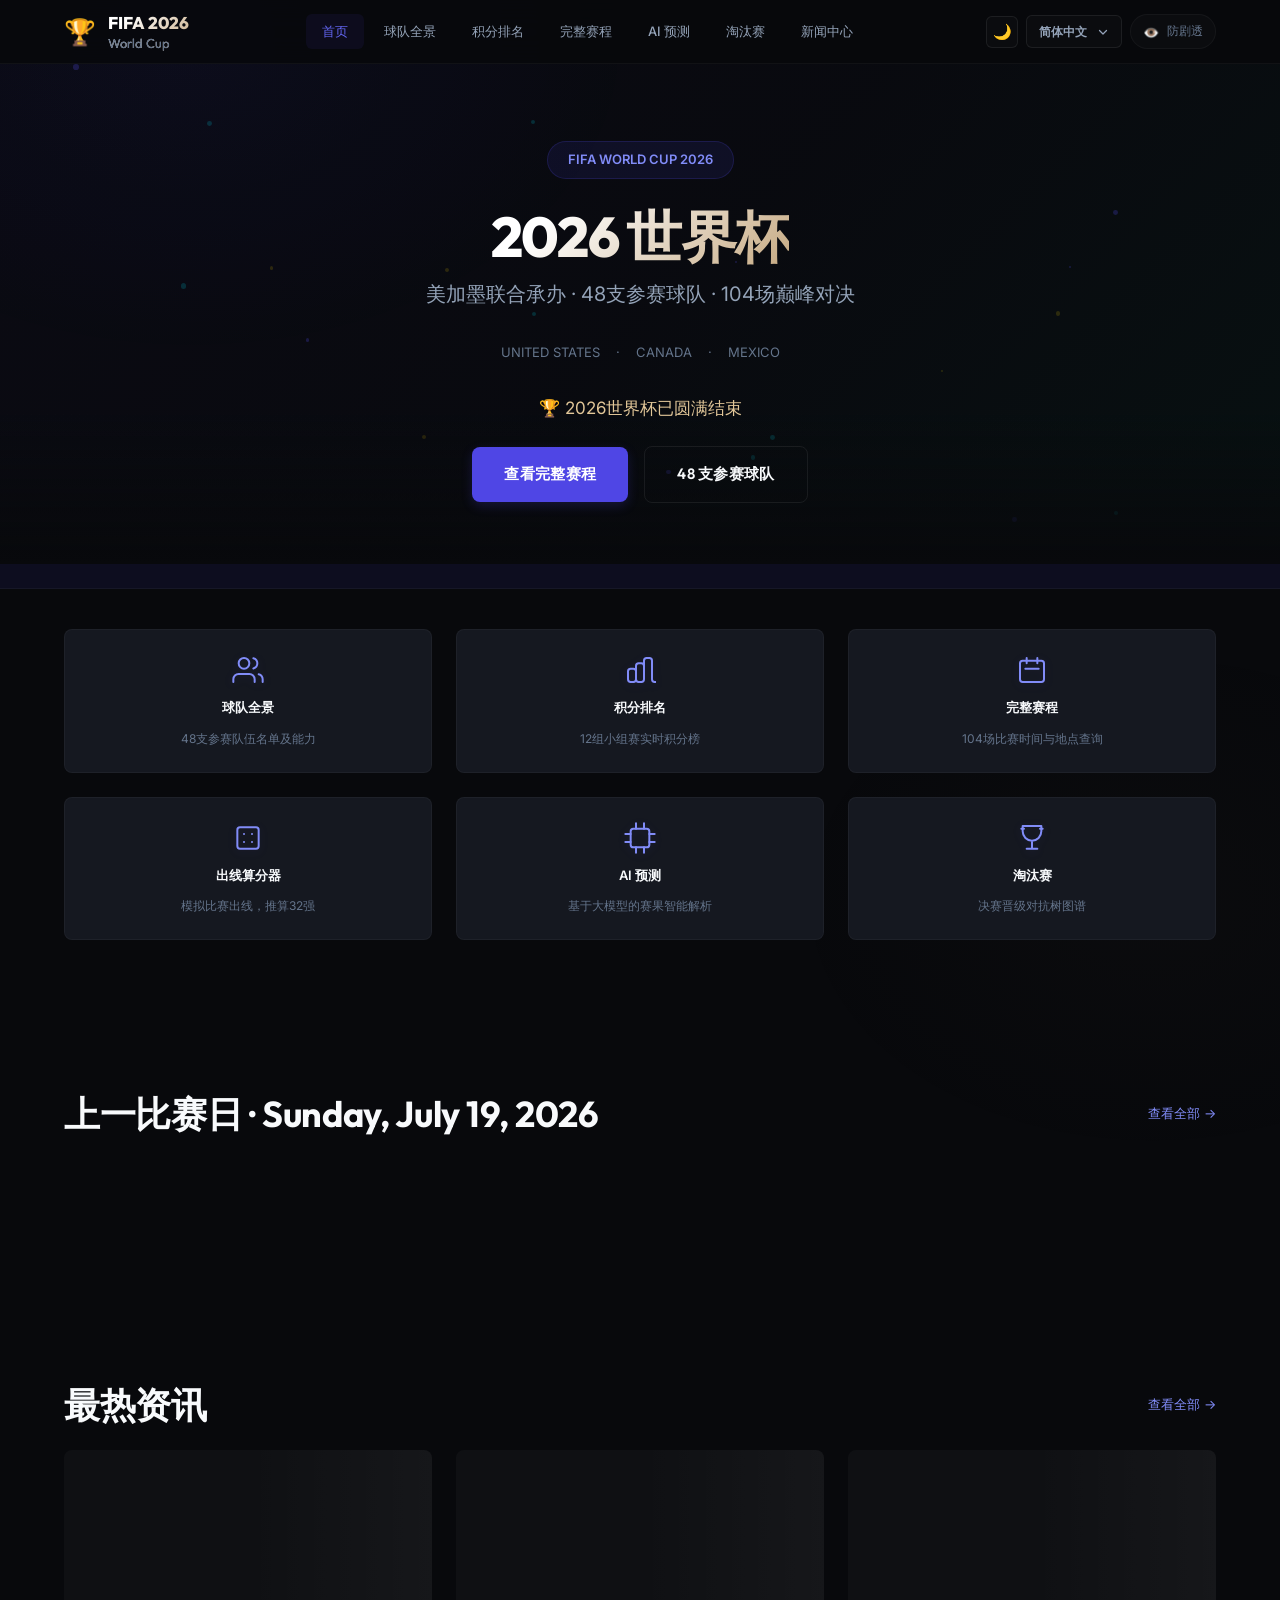
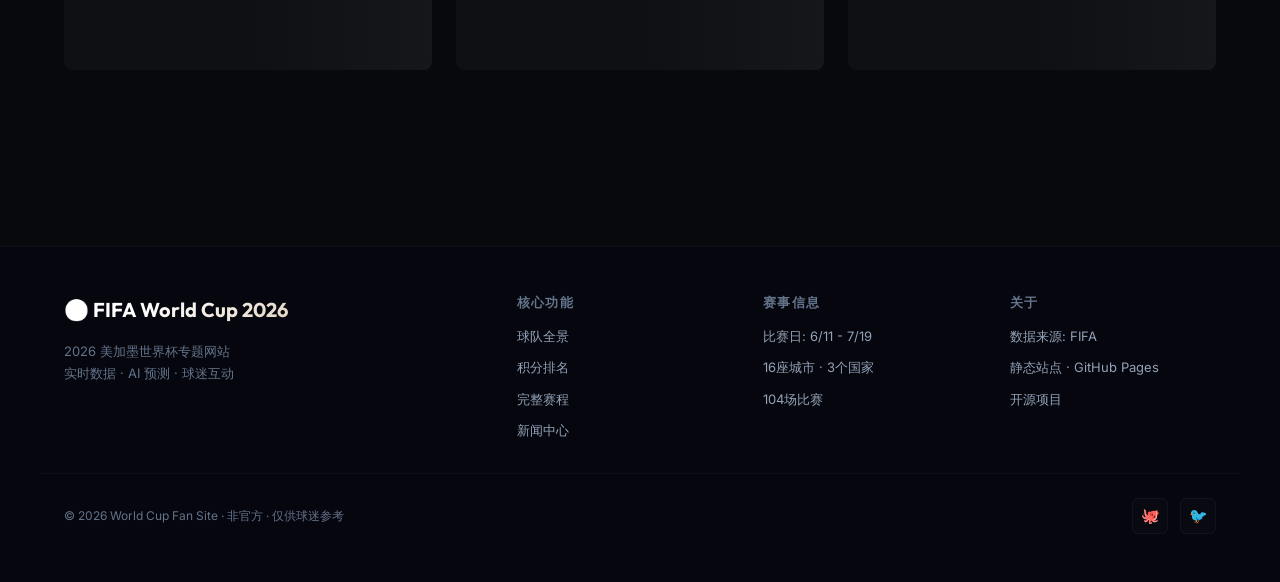
==== commit ad3ec448: "feat: 优化首页比赛日布局与实时比分更新 - 公告板"下一比赛日"改为严格大于今日(d > today)，避免与今日比赛重复 - 将"今日比赛"区块移至"比赛日公告板"之上，突出当日赛事 - 新增" ====
--- a/index.html
+++ b/index.html
@@ -105,13 +105,8 @@
         </div>
       </section>
 
-      <!-- Match Day Bulletin Board -->
-      <section class="section scroll-animate" style="padding-top:0">
-        <div id="matchDayBulletin"></div>
-      </section>
-
       <!-- Today's Matches -->
-      <section class="section" style="padding-top:0">
+      <section class="section" style="padding-top:var(--space-10)">
         <div class="section-header">
           <h2 id="matchDayLabel" data-i18n="match_day">比赛日</h2>
           <a href="schedule.html" class="view-all" data-i18n="view_all">查看全部 →</a>
@@ -121,6 +116,11 @@
           <div class="skeleton skeleton-card"></div>
           <div class="skeleton skeleton-card"></div>
         </div>
+      </section>
+
+      <!-- Match Day Bulletin Board -->
+      <section class="section scroll-animate" style="padding-top:0">
+        <div id="matchDayBulletin"></div>
       </section>
 
       <!-- Trending News Section -->
@@ -147,7 +147,7 @@
   <script src="js/components/navbar.js"></script>
   <script src="js/components/match-card.js"></script>
   <script src="js/app.js"></script>
-  <script src="js/pages/home.js?v=1.1"></script>
+  <script src="js/pages/home.js?v=1.2"></script>
   <script>
     // Generate decorative particles
     const particlesEl = document.getElementById('particles');
